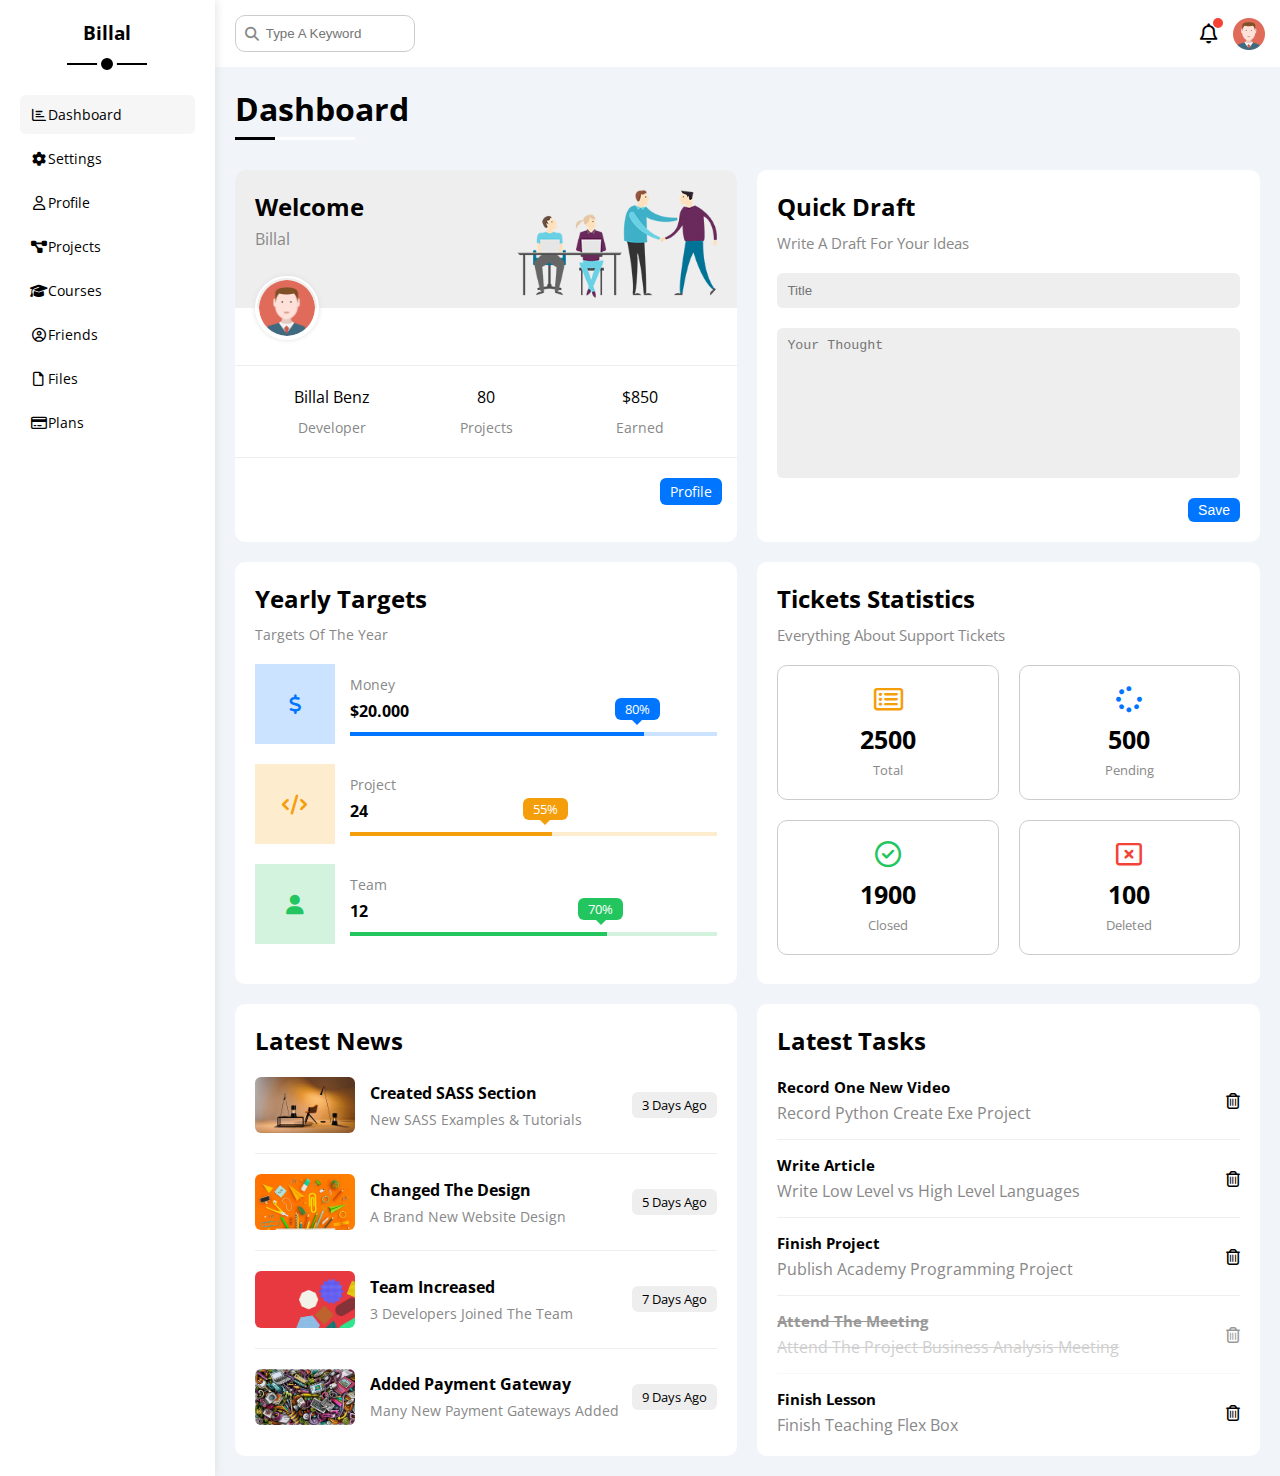
==== index.html @ 5ac6f7df "Dashboard Page - Tasks" ====
<!DOCTYPE html>
<html lang="en">
  <head>
    <meta charset="UTF-8" />
    <meta http-equiv="X-UA-Compatible" content="IE=edge" />
    <meta name="viewport" content="width=device-width, initial-scale=1.0" />
    <title>Dashboard</title>
    <link rel="stylesheet" href="css/all.min.css" />
    <link rel="stylesheet" href="css/framework.css" />
    <link rel="stylesheet" href="css/master.css" />
    <link rel="preconnect" href="https://fonts.googleapis.com" />
    <link rel="preconnect" href="https://fonts.gstatic.com" crossorigin />
    <link
      href="https://fonts.googleapis.com/css2?family=Open+Sans:wght@300;500&display=swap"
      rel="stylesheet"
    />
  </head>
  <body>
    <div class="page d-flex">
      <div class="sidebar bg-white p-20 p-relative">
        <h3 class="p-relative txt-c mt-0">Billal</h3>
        <ul>
          <li>
            <a
              class="active d-flex align-center fs-14 c-black rad-6 p-10"
              href="index.html"
            >
              <i class="fa-regular fa-chart-bar fa-fw"></i>
              <span class="fs-14">Dashboard</span>
            </a>
          </li>
          <li>
            <a
              class="d-flex align-center fs-14 c-black rad-6 p-10"
              href="settings.html"
            >
              <i class="fa-solid fa-gear fa-fw"></i>
              <span>Settings</span>
            </a>
          </li>
          <li>
            <a
              class="d-flex align-center fs-14 c-black rad-6 p-10"
              href="profile.html"
            >
              <i class="fa-regular fa-user fa-fw"></i>
              <span>Profile</span>
            </a>
          </li>
          <li>
            <a
              class="d-flex align-center fs-14 c-black rad-6 p-10"
              href="projects.html"
            >
              <i class="fa-solid fa-diagram-project fa-fw"></i>
              <span>Projects</span>
            </a>
          </li>
          <li>
            <a
              class="d-flex align-center fs-14 c-black rad-6 p-10"
              href="courses.html"
            >
              <i class="fa-solid fa-graduation-cap fa-fw"></i>
              <span>Courses</span>
            </a>
          </li>
          <li>
            <a
              class="d-flex align-center fs-14 c-black rad-6 p-10"
              href="friends.html"
            >
              <i class="fa-regular fa-circle-user fa-fw"></i>
              <span>Friends</span>
            </a>
          </li>
          <li>
            <a
              class="d-flex align-center fs-14 c-black rad-6 p-10"
              href="files.html"
            >
              <i class="fa-regular fa-file fa-fw"></i>
              <span>Files</span>
            </a>
          </li>
          <li>
            <a
              class="d-flex align-center fs-14 c-black rad-6 p-10"
              href="plans.html"
            >
              <i class="fa-regular fa-credit-card fa-fw"></i>
              <span>Plans</span>
            </a>
          </li>
        </ul>
      </div>
      <div class="content w-full">
        <!-- Start Head -->
        <div class="head bg-white p-15 between-flex">
          <div class="search p-relative">
            <input class="p-10" type="search" placeholder="Type A Keyword" />
          </div>
          <div class="icons d-flex align-center">
            <span class="notification p-relative">
              <i class="fa-regular fa-bell fa-lg"></i>
            </span>
            <img src="imgs/avatar.png" alt="user face" />
          </div>
        </div>
        <!-- End Head -->
        <h1 class="p-relative">Dashboard</h1>
        <div class="wrapper d-grid gap-20">
          <!-- Start Welcome Widget -->
          <div class="welcome bg-white rad-10 txt-c-mobile block-mobile">
            <div class="intro p-20 d-flex space-between bg-eee">
              <div>
                <h2 class="m-0">Welcome</h2>
                <p class="c-grey mt-5">Billal</p>
              </div>
              <img src="imgs/welcome.png" alt="welcome" class="hide-mobile" />
            </div>
            <img src="imgs/avatar.png" alt="" class="avatar" />
            <div class="body txt-c d-flex p-20 mt-20 mb-20 block-mobile">
              <div>
                Billal Benz
                <span class="d-block c-grey fs-14 mt-10">Developer</span>
              </div>
              <div>
                80 <span class="d-block c-grey fs-14 mt-10">Projects</span>
              </div>
              <div>
                $850<span class="d-block c-grey fs-14 mt-10">Earned</span>
              </div>
            </div>
            <a
              href="profile.html"
              class="visit d-block fs-14 bg-blue c-white w-fit btn-shape"
              >Profile</a
            >
          </div>
          <!-- End Welcome Widget -->
          <!-- Start Quick Draft Widget -->
          <div class="quick-draft p-20 bg-white rad-10">
            <h2 class="mt-0 mb-10">Quick Draft</h2>
            <p class="mt-0 mb-20 c-grey fs-15">Write A Draft For Your Ideas</p>
            <form>
              <input
                class="d-block mb-20 w-full p-10 b-none bg-eee rad-6"
                type="text"
                placeholder="Title"
              />
              <textarea
                class="d-block mb-20 w-full p-10 b-none bg-eee rad-6"
                placeholder="Your Thought"
              ></textarea>
              <input
                class="save d-block fs-14 bg-blue c-white b-none w-fit btn-shape"
                type="submit"
                value="Save"
              />
            </form>
          </div>
          <!-- End Quick Draft Widget -->
          <!-- Start Targets Widget -->
          <div class="targets p-20 bg-white rad-10">
            <h2 class="mt-0 mb-10">Yearly Targets</h2>
            <p class="mt-0 mb-20 c-grey fs-14">Targets Of The Year</p>
            <div class="target-row mb-20 center-flex blue">
              <div class="icon center-flex">
                <i class="fa-solid fa-dollar-sign fa-lg c-blue"></i>
              </div>
              <div class="details">
                <span class="fs-14 c-grey">Money</span>
                <span class="d-block mt-5 mb-10 fw-bold">$20.000</span>
                <div class="progress p-relative">
                  <span class="bg-blue blue" style="width: 80%">
                    <span class="rad-6 bg-blue">80%</span>
                  </span>
                </div>
              </div>
            </div>
            <div class="target-row mb-20 center-flex orange">
              <div class="icon center-flex">
                <i class="fa-solid fa-code fa-lg c-orange"></i>
              </div>
              <div class="details">
                <span class="fs-14 c-grey">Project</span>
                <span class="d-block mt-5 mb-10 fw-bold">24</span>
                <div class="progress p-relative">
                  <span class="bg-orange orange" style="width: 55%">
                    <span class="rad-6 bg-orange">55%</span>
                  </span>
                </div>
              </div>
            </div>
            <div class="target-row mb-20 center-flex green">
              <div class="icon center-flex">
                <i class="fa-solid fa-user fa-lg c-green"></i>
              </div>
              <div class="details">
                <span class="fs-14 c-grey">Team</span>
                <span class="d-block mt-5 mb-10 fw-bold">12</span>
                <div class="progress p-relative">
                  <span class="bg-green green" style="width: 70%">
                    <span class="bg-green rad-6">70%</span>
                  </span>
                </div>
              </div>
            </div>
          </div>
          <!-- End Target Widget -->
          <!-- Start Ticket Widget -->
          <div class="tickets p-20 bg-white rad-10">
            <h2 class="mt-0 mb-10">Tickets Statistics</h2>
            <p class="mt-0 mb-20 c-grey fs-15">
              Everything About Support Tickets
            </p>
            <div class="d-flex txt-c gap-20 f-wrap">
              <div class="box p-20 rad-10 fs-13 c-grey">
                <i
                  class="fa-regular fa-rectangle-list fa-2x mb-10 c-orange"
                ></i>
                <span class="d-block c-black fw-bold fs-25 mb-5">2500</span>
                Total
              </div>
              <div class="box p-20 rad-10 fs-13 c-grey">
                <i class="fa-solid fa-spinner fa-2x mb-10 c-blue"></i>
                <span class="d-block c-black fw-bold fs-25 mb-5">500</span>
                Pending
              </div>
              <div class="box p-20 rad-10 fs-13 c-grey">
                <i class="fa-regular fa-circle-check fa-2x mb-10 c-green"></i>
                <span class="d-block c-black fw-bold fs-25 mb-5">1900</span>
                Closed
              </div>
              <div class="box p-20 rad-10 fs-13 c-grey">
                <i class="fa-regular fa-rectangle-xmark fa-2x mb-10 c-red"></i>
                <span class="d-block c-black fw-bold fs-25 mb-5">100</span>
                Deleted
              </div>
            </div>
          </div>
          <!-- End Ticket Widget -->
          <!-- Start Latest News -->
          <div class="latest-news p-20 bg-white rad-10 txt-c-mobile">
            <h2 class="mt-0 mb-20">Latest News</h2>
            <div class="news-row d-flex align-center mb-20 pb-20">
              <img class="rad-6 w-100" src="imgs/news-01.png" alt="a picture" />
              <div class="info">
                <h3 class="fs-16">Created SASS Section</h3>
                <p class="m-0 fs-14 c-grey">New SASS Examples & Tutorials</p>
              </div>
              <div class="label btn-shape bg-eee fs-13">3 Days Ago</div>
            </div>
            <div class="news-row d-flex align-center mb-20 pb-20">
              <img class="rad-6 w-100" src="imgs/news-02.png" alt="a picture" />
              <div class="info">
                <h3 class="fs-16">Changed The Design</h3>
                <p class="m-0 fs-14 c-grey">A Brand New Website Design</p>
              </div>
              <div class="label btn-shape bg-eee fs-13">5 Days Ago</div>
            </div>
            <div class="news-row d-flex align-center mb-20 pb-20">
              <img class="rad-6 w-100" src="imgs/news-03.png" alt="a picture" />
              <div class="info">
                <h3 class="fs-16">Team Increased</h3>
                <p class="m-0 fs-14 c-grey">3 Developers Joined The Team</p>
              </div>
              <div class="label btn-shape bg-eee fs-13">7 Days Ago</div>
            </div>
            <div class="news-row d-flex align-center">
              <img class="rad-6 w-100" src="imgs/news-04.png" alt="a picture" />
              <div class="info">
                <h3 class="fs-16">Added Payment Gateway</h3>
                <p class="m-0 fs-14 c-grey">Many New Payment Gateways Added</p>
              </div>
              <div class="label btn-shape bg-eee fs-13">9 Days Ago</div>
            </div>
          </div>
          <!-- End Latest News -->
          <!-- Start Latest Tasks -->
          <div class="latest-tasks p-20 bg-white rad-10 txt-c-mobile">
            <h2 class="mt-0 mb-20">Latest Tasks</h2>
            <div class="task-row between-flex">
              <div class="info">
                <h3 class="mt-0 mb-5 fs-15 ">Record One New Video</h3>
                <p class="m-0 c-grey">Record Python Create Exe Project</p>
              </div>
              <i class="fa-regular fa-trash-can delete"></i>
            </div>
            <div class="task-row between-flex">
              <div class="info">
                <h3 class="mt-0 mb-5 fs-15 ">Write Article</h3>
                <p class="m-0 c-grey">Write Low Level vs High Level Languages</p>
              </div>
              <i class="fa-regular fa-trash-can delete"></i>
            </div>
            <div class="task-row between-flex">
              <div class="info">
                <h3 class="mt-0 mb-5 fs-15 ">Finish Project</h3>
                <p class="m-0 c-grey">Publish Academy Programming Project</p>
              </div>
              <i class="fa-regular fa-trash-can delete"></i>
            </div>
            <div class="task-row between-flex done">
              <div class="info">
                <h3 class="mt-0 mb-5 fs-15 ">Attend The Meeting</h3>
                <p class="m-0 c-grey">Attend The Project Business Analysis Meeting</p>
              </div>
              <i class="fa-regular fa-trash-can delete"></i>
            </div>
            <div class="task-row between-flex">
              <div class="info">
                <h3 class="mt-0 mb-5 fs-15 ">Finish Lesson</h3>
                <p class="m-0 c-grey">Finish Teaching Flex Box</p>
              </div>
              <i class="fa-regular fa-trash-can delete"></i>
            </div>
          </div>
          <!-- End Latest Tasks -->
        </div>
      </div>
    </div>
  </body>
</html>
---- css/framework.css ----
:root {
  --blue-color: #0075ff;
  --blue-alt-color: #0d69d5;
  --orange-color: #f59e0b;
  --green-color: #22c55e;
  --red-color: #f44336;
  --grey-color: #888;
}
/* Start Box */
.d-flex {
  display: flex;
}
.f-wrap {
  flex-wrap: wrap;
}
.align-center {
  align-items: center;
}
.space-between {
  justify-content: space-between;
}
.d-grid {
  display: grid;
}
.gap-20 {
  gap: 20px;
}
.d-block {
  display: block;
}
@media (max-width: 767px) {
  .block-mobile {
    display: block;
  }
  .hide-mobile {
    display: none;
  }
}
/* End Box */
/* Start Padding + Margin */
.p-10 {
  padding: 10px;
}
.p-15 {
  padding: 15px;
}
.p-20 {
  padding: 20px;
}
.pb-20 {
  padding-bottom: 20px;
}
.m-0 {
  margin: 0;
}
.m-20 {
  margin: 20px;
}
.mt-0 {
  margin-top: 0;
}
.mt-5 {
  margin-top: 5px;
}
.mt-10 {
  margin-top: 10px;
}
.mt-20 {
  margin-top: 20px;
}
.mb-5 {
  margin-bottom: 5px;
}
.mb-10 {
  margin-bottom: 10px;
}
.mb-20 {
  margin-bottom: 20px;
}
/* End Padding + Margin */
/* Start Color */
.bg-white {
  background-color: white;
}
.bg-eee {
  background-color: #eee;
}
.bg-blue {
  background-color: var(--blue-color);
}
.bg-orange {
  background-color: var(--orange-color);
}
.bg-green {
  background-color: var(--green-color);
}
.c-white {
  color: white;
}
.c-black {
  color: black;
}
.c-blue {
  color: var(--blue-color);
}
.c-grey {
  color: var(--grey-color);
}
.c-orange {
  color: var(--orange-color);
}
.c-green {
  color: var(--green-color);
}
.c-red {
  color: var(--red-color);
}
/* End Color */
/* Start Position */
.p-relative {
  position: relative;
}
/* End Position */
/* Start Font */
.fw-bold {
  font-weight: bold;
}
.txt-c {
  text-align: center;
}
.fs-13 {
  font-size: 13px;
}
.fs-14 {
  font-size: 14px;
}
.fs-15 {
  font-size: 15px;
}
.fs-16 {
  font-size: 16px;
}
.fs-25 {
  font-size: 25px;
}
@media (max-width: 767px) {
  .txt-c-mobile {
    text-align: center;
  }
}
/* End Font */
/* Start Border */
.b-none {
  border: none;
}
.rad-6 {
  border-radius: 6px;
  -webkit-border-radius: 6px;
  -moz-border-radius: 6px;
  -ms-border-radius: 6px;
  -o-border-radius: 6px;
}
.rad-10 {
  border-radius: 10px;
  -webkit-border-radius: 10px;
  -moz-border-radius: 10px;
  -ms-border-radius: 10px;
  -o-border-radius: 10px;
}
/* End Border */
/* Start Width + Height */
.w-full {
  width: 100%;
}
.w-100 {
  width: 100px;
}
.w-fit {
  width: fit-content;
}
.h-full {
  height: 100%;
}
.h-100 {
  height: 100px;
}
/* End Width + Height */
/* Start Components */
.center-flex {
  display: flex;
  align-items: center;
  justify-content: center;
}
.between-flex {
  display: flex;
  align-items: center;
  justify-content: space-between;
}
.btn-shape {
  padding: 4px 10px;
  border-radius: 6px;
  -webkit-border-radius: 6px;
  -moz-border-radius: 6px;
  -ms-border-radius: 6px;
  -o-border-radius: 6px;
}
/* End Components */
---- css/master.css ----
:root {
  --blue-color: #0075ff;
  --blue-alt-color: #0d69d5;
  --orange-color: #f59e0b;
  --green-color: #22c55e;
  --red-color: #f44336;
  --grey-color: #888;
}
* {
  box-sizing: border-box;
}
body {
  font-family: "open sans", sans-serif;
  margin: 0;
}
*:focus {
  outline: none;
}
a {
  text-decoration: none;
}
ul {
  list-style: none;
  padding: 0;
}
::-webkit-scrollbar {
  width: 10px;
}
::-webkit-scrollbar-track {
  background-color: white;
}
::-webkit-scrollbar-thumb {
  background-color: var(--blue-color);
}
::-webkit-scrollbar-thumb:hover {
  background-color: var(--blue-alt-color);
}
.page {
  background-color: #f1f5f9;
  min-height: 100vh;
}
/* Start Sidebar */
.sidebar {
  width: 250px;
  box-shadow: 0 0 10px #ddd;
}
.sidebar > h3 {
  margin-bottom: 50px;
}
.sidebar > h3::before,
.sidebar > h3::after {
  content: "";
  background-color: black;
  position: absolute;
  left: 50%;
  transform: translateX(-50%);
  -webkit-transform: translateX(-50%);
  -moz-transform: translateX(-50%);
  -ms-transform: translateX(-50%);
  -o-transform: translateX(-50%);
}
.sidebar > h3::before {
  width: 80px;
  height: 2px;
  bottom: -20px;
}
.sidebar > h3::after {
  width: 12px;
  height: 12px;
  bottom: -29px;
  border: 4px solid white;
  border-radius: 50%;
  -webkit-border-radius: 50%;
  -moz-border-radius: 50%;
  -ms-border-radius: 50%;
  -o-border-radius: 50%;
}
.sidebar ul li a {
  margin-bottom: 5px;
  transition: 0.3s;
  -webkit-transition: 0.3s;
  -moz-transition: 0.3s;
  -ms-transition: 0.3s;
  -o-transition: 0.3s;
}
.sidebar ul li a:hover,
.sidebar ul li a.active {
  background-color: #f6f6f6;
}
@media (max-width: 767px) {
  .sidebar {
    width: 58px;
    padding: 10px;
  }
  .sidebar > h3 {
    font-size: 13px;
    margin-bottom: 15px;
  }
  .sidebar > h3::before,
  .sidebar > h3::after {
    display: none;
  }
  .sidebar ul li a span {
    display: none;
  }
}
/* @media (max-width: 767px) {
  .hide-mobile {
    display: none;
  }
} */
/* End Sidebar */
/* Start Content */
.content {
  overflow: hidden;
}
.content .head .search::before {
  /*
  font-family: "Font Awesome 6 Free";
  it is the same thing
  */
  font-family: var(--fa-style-family-classic);
  font-family: var(--fa-style-family-classic);
  content: "\f002";
  font-weight: 900;
  position: absolute;
  left: 15px;
  top: 50%;
  font-size: 14px;
  color: var(--grey-color);
  transform: translateY(-50%);
  -webkit-transform: translateY(-50%);
  -moz-transform: translateY(-50%);
  -ms-transform: translateY(-50%);
  -o-transform: translateY(-50%);
}
.content .head .search input {
  border: 1px solid #ccc;
  margin-left: 5px;
  padding-left: 30px;
  width: 180px;
  border-radius: 10px;
  transition: width 0.3s;
  -webkit-border-radius: 10px;
  -moz-border-radius: 10px;
  -ms-border-radius: 10px;
  -o-border-radius: 10px;
  -webkit-transition: width 0.3s;
  -moz-transition: width 0.3s;
  -ms-transition: width 0.3s;
  -o-transition: width 0.3s;
}
.content .head .search input:focus {
  /* outline-color: red; it will not work because we do above (outline: none;)*/
  width: 210px;
}
.content .head .search input:focus::placeholder {
  /* opacity: 0; */
  color: transparent;
}
.content .head .icons .notification::before {
  content: "";
  position: absolute;
  width: 10px;
  height: 10px;
  top: -5px;
  right: -5px;
  background-color: var(--red-color);
  border-radius: 50%;
  -webkit-border-radius: 50%;
  -moz-border-radius: 50%;
  -ms-border-radius: 50%;
  -o-border-radius: 50%;
}
.content .head .icons img {
  width: 32px;
  height: 32px;
  margin-left: 15px;
}
.page h1 {
  margin: 20px 20px 40px;
}
.page h1::before,
.page h1::after {
  content: "";
  height: 3px;
  position: absolute;
  bottom: -10px;
  left: 0;
}
.page h1::before {
  background-color: white;
  width: 120px;
}
.page h1::after {
  background-color: black;
  width: 40px;
}
.wrapper {
  grid-template-columns: repeat(auto-fill, minmax(450px, 1fr));
  margin-left: 20px;
  margin-right: 20px;
  margin-bottom: 20px;
}
@media (max-width: 767px) {
  .wrapper {
    grid-template-columns: minmax(200px, 1fr);
    margin-left: 10px;
    margin-right: 10px;
    gap: 10px;
  }
}
/* End Content */
/* Start Welcome Widget */
.welcome {
  overflow: hidden;
}
.welcome .intro img {
  width: 200px;
  margin-bottom: -10px;
}
.welcome .avatar {
  width: 64px;
  height: 64px;
  padding: 2px;
  margin-left: 20px;
  margin-top: -32px;
  border: 2px solid white;
  border-radius: 50%;
  box-shadow: 0 0 5px #ddd;
  -webkit-border-radius: 50%;
  -moz-border-radius: 50%;
  -ms-border-radius: 50%;
  -o-border-radius: 50%;
}
.welcome .body {
  border-top: 1px solid #eee;
  border-bottom: 1px solid #eee;
}
.welcome .body > div {
  flex: 1;
}
.welcome .visit {
  margin: 0 15px 15px auto;
  transition: 0.3s;
  -webkit-transition: 0.3s;
  -moz-transition: 0.3s;
  -ms-transition: 0.3s;
  -o-transition: 0.3s;
}
.welcome .visit:hover {
  background-color: var(--blue-alt-color);
}
@media (max-width: 767px) {
  .welcome .intro {
    padding-bottom: 30px;
  }
  .welcome .avatar {
    margin-left: 0;
  }
  .welcome .body > div:not(:last-child) {
    margin-bottom: 20px;
  }
}
/* End Welcome Widget */
/* Start Quick Draft Widget */
.quick-draft textarea {
  resize: none;
  min-height: 150px;
}
.quick-draft .save {
  margin-left: auto;
  cursor: pointer;
  transition: 0.3s;
  -webkit-transition: 0.3s;
  -moz-transition: 0.3s;
  -ms-transition: 0.3s;
  -o-transition: 0.3s;
}
.quick-draft .save:hover {
  background-color: var(--blue-alt-color);
}
/* End Quick Draft Widget */
/* Start Target */
.targets .target-row .icon {
  width: 80px;
  height: 80px;
  margin-right: 15px;
}
.targets .details {
  flex: 1;
}
.targets .details .progress {
  height: 4px;
}
.targets .details .progress > span {
  position: absolute;
  left: 0;
  top: 0;
  height: 100%;
}
.targets .details .progress > span span {
  position: absolute;
  bottom: 16px;
  right: -16px;
  color: white;
  padding: 2px 10px;
  font-size: 13px;
}
.targets .details .progress > span span::after {
  content: "";
  border-color: transparent;
  border-width: 5px;
  border-style: solid;
  position: absolute;
  bottom: -10px;
  left: 50%;
  transform: translateX(-50%);
  -webkit-transform: translateX(-50%);
  -moz-transform: translateX(-50%);
  -ms-transform: translateX(-50%);
  -o-transform: translateX(-50%);
}
.targets .details .progress > .blue span::after {
  border-top-color: var(--blue-color);
}
.targets .details .progress > .orange span::after {
  border-top-color: var(--orange-color);
}
.targets .details .progress > .green span::after {
  border-top-color: var(--green-color);
}
.blue .icon,
.blue .progress {
  background-color: rgb(0 117 255 / 20%);
}
.orange .icon,
.orange .progress {
  background-color: rgb(245 158 11 / 20%);
}
.green .icon,
.green .progress {
  background-color: rgb(34 197 94 / 20%);
}
/* End Target */
/* Start Tickets */
.tickets .box {
  border: 1px solid #ccc;
  width: calc(50% - 10px);
}
@media (max-width: 767px) {
  .tickets .box {
    width: 100%;
  }
}
/* End Tickets */
/* Start Latest News */
.latest-news .news-row:not(:last-of-type){
  border-bottom: 1px solid #eee;
}
.latest-news .news-row img {
  margin-right: 15px;
}
.latest-news .info {
  flex-grow: 1;
}
.latest-news .info h3 {
  margin: 0 0 6px;
}
@media (max-width: 600px) {
  .latest-news .news-row {
    display: block;
  }
  .latest-news .info h3 {
    margin-top: 10px;
    font-size: 15px;
  }
  .latest-news .info p {
    font-size: 11px;
  }
  .latest-news .news-row .label {
    font-size: 11px;
    margin: 15px auto;
    width: fit-content;
  }
}
/* End Latest News */
/* Start Latest Tasks */
.latest-tasks .task-row:not(:last-of-type) {
  margin-bottom: 15px;
  padding-bottom: 15px;
  border-bottom: 1px solid #eee;
}
.latest-tasks .task-row .info {
  flex-grow: 1;
}
.latest-tasks .done {
  opacity: 0.4;
}
.latest-tasks .done h3,
.latest-tasks .done p {
  text-decoration: line-through;
}
.latest-tasks .task-row .delete {
  cursor: pointer;
  transition: 0.3s;
  -webkit-transition: 0.3s;
  -moz-transition: 0.3s;
  -ms-transition: 0.3s;
  -o-transition: 0.3s;
}
.latest-tasks .task-row .delete:hover {
  color: var(--red-color);
}

/* End Latest Tasks */
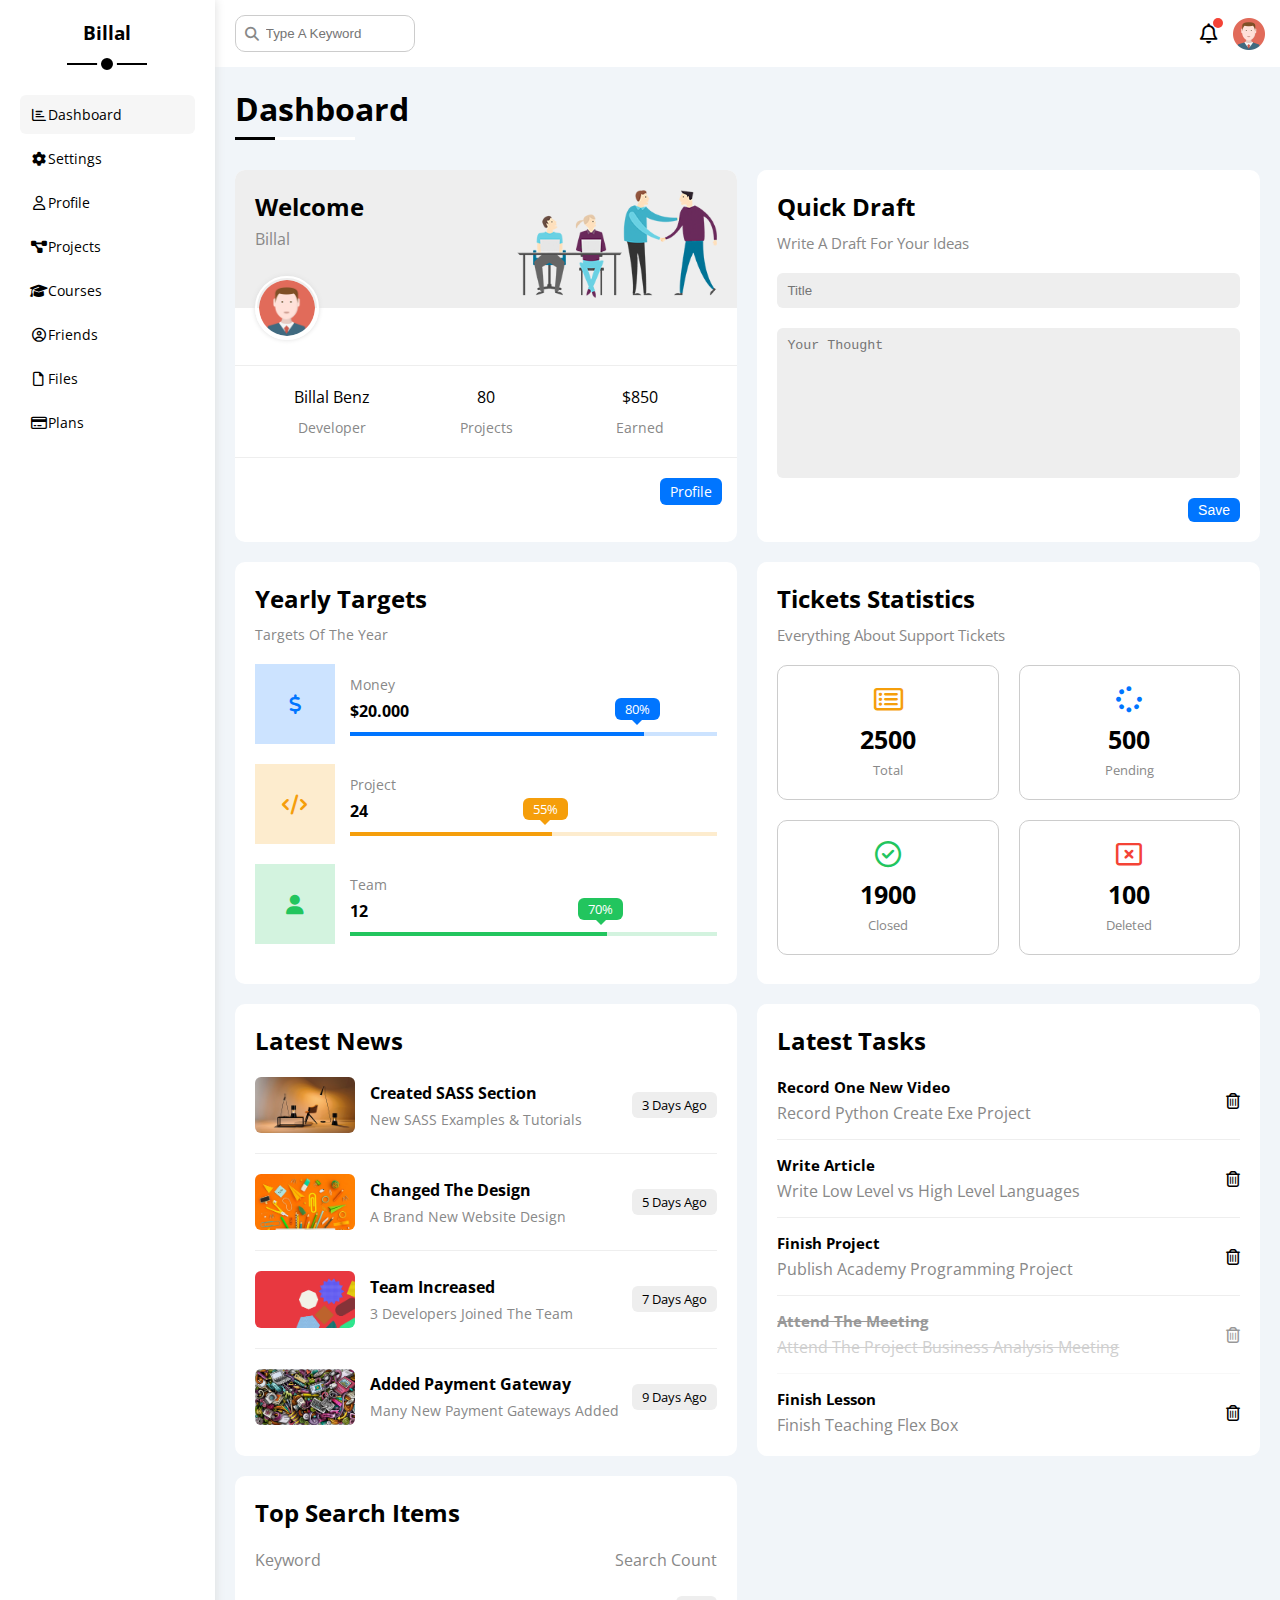
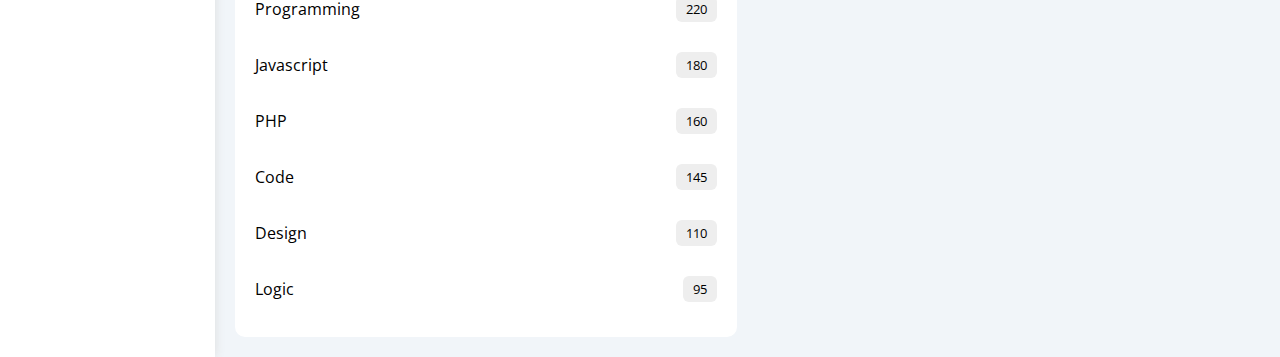
==== commit b5959519: "Dashboard Page - Top Search" ====
--- a/index.html
+++ b/index.html
@@ -318,6 +318,39 @@
             </div>
           </div>
           <!-- End Latest Tasks -->
+          <!-- Start Top Search Items -->
+          <div class="search-items p-20 bg-white rad-10 txt-c-mobile">
+            <h2 class="mt-0 mb-20">Top Search Items</h2>
+            <div class="items-head d-flex space-between c-grey mb-10">
+              <div>Keyword</div>
+              <div>Search Count</div>
+            </div>
+            <div class="items between-flex pt-15 pb-15">
+              <span>Programming</span>
+              <span class="btn-shape bg-eee fs-13">220</span>
+            </div>
+            <div class="items between-flex pt-15 pb-15">
+              <span>Javascript</span>
+              <span class="btn-shape bg-eee fs-13">180</span>
+            </div>
+            <div class="items between-flex pt-15 pb-15">
+              <span>PHP</span>
+              <span class="btn-shape bg-eee fs-13">160</span>
+            </div>
+            <div class="items between-flex pt-15 pb-15">
+              <span>Code</span>
+              <span class="btn-shape bg-eee fs-13">145</span>
+            </div>
+            <div class="items between-flex pt-15 pb-15">
+              <span>Design</span>
+              <span class="btn-shape bg-eee fs-13">110</span>
+            </div>
+            <div class="items between-flex pt-15 pb-15">
+              <span>Logic</span>
+              <span class="btn-shape bg-eee fs-13">95</span>
+            </div>
+          </div>
+          <!-- End Top Search Items -->
         </div>
       </div>
     </div>
--- a/css/framework.css
+++ b/css/framework.css
@@ -47,6 +47,12 @@
 .p-20 {
   padding: 20px;
 }
+.pt-15 {
+  padding-top: 15px;
+}
+.pb-15 {
+  padding-bottom: 15px;
+}
 .pb-20 {
   padding-bottom: 20px;
 }
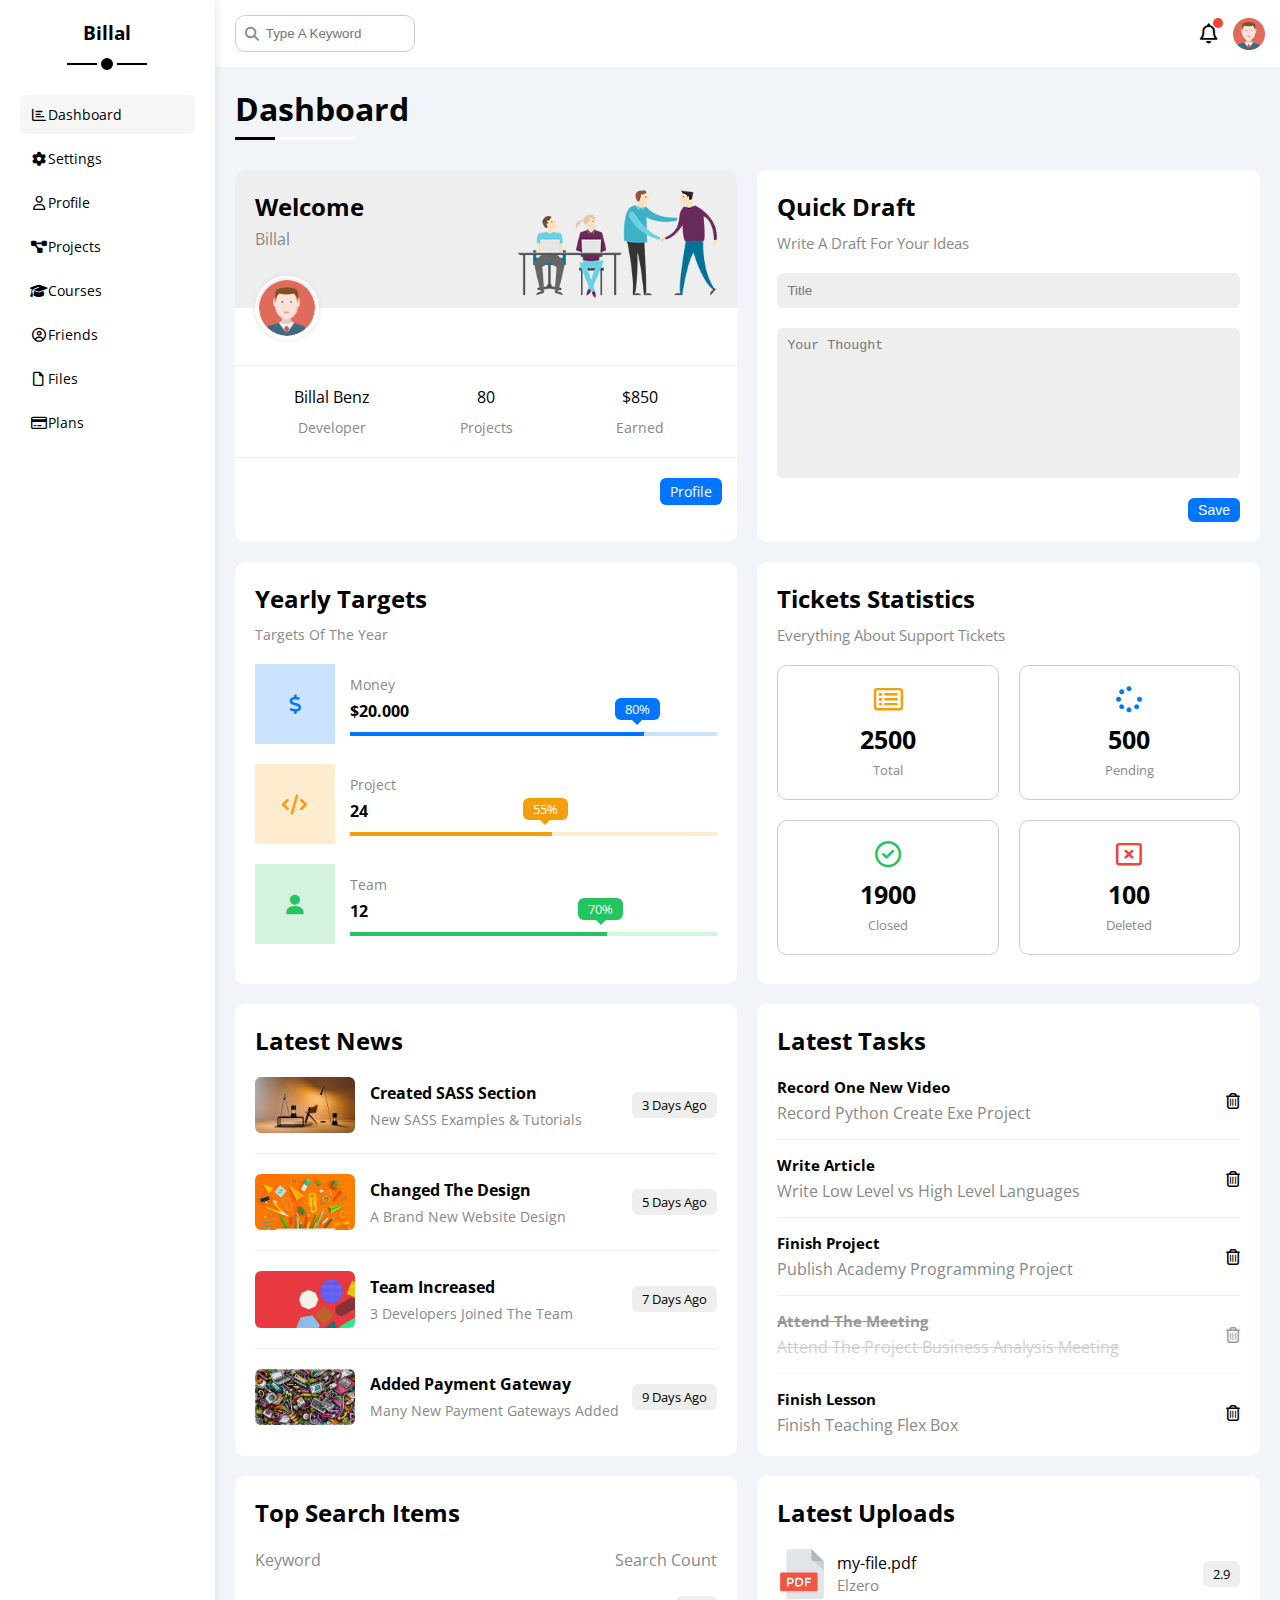
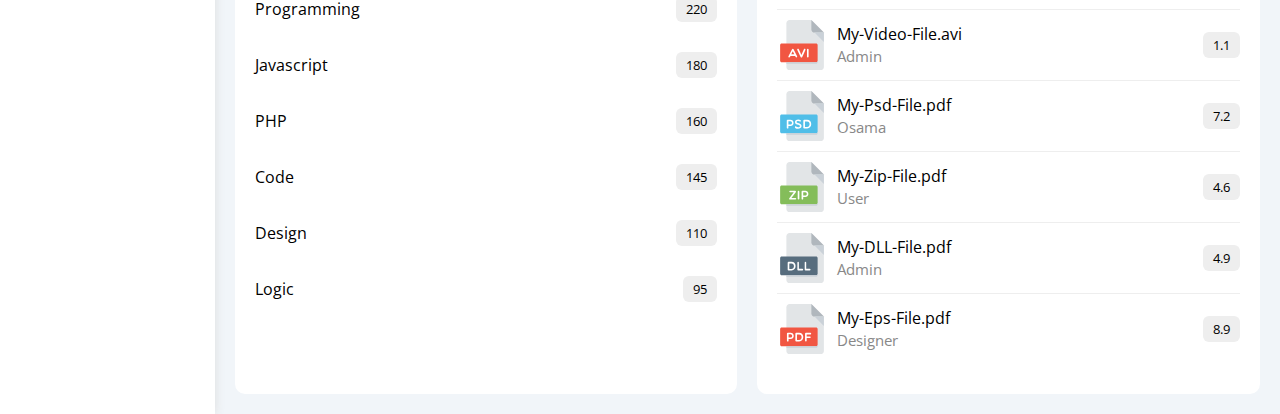
==== commit 3ba69a54: "Dashboard Page - Latest Uploads" ====
--- a/index.html
+++ b/index.html
@@ -283,35 +283,39 @@
             <h2 class="mt-0 mb-20">Latest Tasks</h2>
             <div class="task-row between-flex">
               <div class="info">
-                <h3 class="mt-0 mb-5 fs-15 ">Record One New Video</h3>
+                <h3 class="mt-0 mb-5 fs-15">Record One New Video</h3>
                 <p class="m-0 c-grey">Record Python Create Exe Project</p>
               </div>
               <i class="fa-regular fa-trash-can delete"></i>
             </div>
             <div class="task-row between-flex">
               <div class="info">
-                <h3 class="mt-0 mb-5 fs-15 ">Write Article</h3>
-                <p class="m-0 c-grey">Write Low Level vs High Level Languages</p>
+                <h3 class="mt-0 mb-5 fs-15">Write Article</h3>
+                <p class="m-0 c-grey">
+                  Write Low Level vs High Level Languages
+                </p>
               </div>
               <i class="fa-regular fa-trash-can delete"></i>
             </div>
             <div class="task-row between-flex">
               <div class="info">
-                <h3 class="mt-0 mb-5 fs-15 ">Finish Project</h3>
+                <h3 class="mt-0 mb-5 fs-15">Finish Project</h3>
                 <p class="m-0 c-grey">Publish Academy Programming Project</p>
               </div>
               <i class="fa-regular fa-trash-can delete"></i>
             </div>
             <div class="task-row between-flex done">
               <div class="info">
-                <h3 class="mt-0 mb-5 fs-15 ">Attend The Meeting</h3>
-                <p class="m-0 c-grey">Attend The Project Business Analysis Meeting</p>
+                <h3 class="mt-0 mb-5 fs-15">Attend The Meeting</h3>
+                <p class="m-0 c-grey">
+                  Attend The Project Business Analysis Meeting
+                </p>
               </div>
               <i class="fa-regular fa-trash-can delete"></i>
             </div>
             <div class="task-row between-flex">
               <div class="info">
-                <h3 class="mt-0 mb-5 fs-15 ">Finish Lesson</h3>
+                <h3 class="mt-0 mb-5 fs-15">Finish Lesson</h3>
                 <p class="m-0 c-grey">Finish Teaching Flex Box</p>
               </div>
               <i class="fa-regular fa-trash-can delete"></i>
@@ -351,6 +355,73 @@
             </div>
           </div>
           <!-- End Top Search Items -->
+          <!-- Start Latest Uploads -->
+          <div class="latest-uploads p-20 bg-white rad-10 txt-c-mobile">
+            <h2 class="mt-0 mb-20">Latest Uploads</h2>
+            <ul class="m-0">
+              <li class="between-flex pb-10 mb-10">
+                <div class="d-flex align-center">
+                  <img class="mr-10" src="imgs/pdf.svg" alt="img" />
+                  <div>
+                    <span class="d-block">my-file.pdf</span>
+                    <span class="fs-15 c-grey">Elzero</span>
+                  </div>
+                </div>
+                <div class="btn-shape bg-eee fs-13">2.9</div>
+              </li>
+              <li class="between-flex pb-10 mb-10">
+                <div class="d-flex align-center">
+                  <img class="mr-10" src="imgs/avi.svg" alt="img" />
+                  <div>
+                    <span class="d-block">My-Video-File.avi</span>
+                    <span class="fs-15 c-grey">Admin</span>
+                  </div>
+                </div>
+                <div class="btn-shape bg-eee fs-13">1.1</div>
+              </li>
+              <li class="between-flex pb-10 mb-10">
+                <div class="d-flex align-center">
+                  <img class="mr-10" src="imgs/psd.svg" alt="img" />
+                  <div>
+                    <span class="d-block">My-Psd-File.pdf</span>
+                    <span class="fs-15 c-grey">Osama</span>
+                  </div>
+                </div>
+                <div class="btn-shape bg-eee fs-13">7.2</div>
+              </li>
+              <li class="between-flex pb-10 mb-10">
+                <div class="d-flex align-center">
+                  <img class="mr-10" src="imgs/zip.svg" alt="img" />
+                  <div>
+                    <span class="d-block">My-Zip-File.pdf</span>
+                    <span class="fs-15 c-grey">User</span>
+                  </div>
+                </div>
+                <div class="btn-shape bg-eee fs-13">4.6</div>
+              </li>
+              <li class="between-flex pb-10 mb-10">
+                <div class="d-flex align-center">
+                  <img class="mr-10" src="imgs/dll.svg" alt="img" />
+                  <div>
+                    <span class="d-block">My-DLL-File.pdf</span>
+                    <span class="fs-15 c-grey">Admin</span>
+                  </div>
+                </div>
+                <div class="btn-shape bg-eee fs-13">4.9</div>
+              </li>
+              <li class="between-flex pb-10 mb-10">
+                <div class="d-flex align-center">
+                  <img class="mr-10" src="imgs/pdf.svg" alt="img" />
+                  <div>
+                    <span class="d-block">My-Eps-File.pdf</span>
+                    <span class="fs-15 c-grey">Designer</span>
+                  </div>
+                </div>
+                <div class="btn-shape bg-eee fs-13">8.9</div>
+              </li>
+            </ul>
+          </div>
+          <!-- End Latest Uploads -->
         </div>
       </div>
     </div>
--- a/css/framework.css
+++ b/css/framework.css
@@ -50,6 +50,9 @@
 .pt-15 {
   padding-top: 15px;
 }
+.pb-10 {
+  padding-bottom: 10px;
+}
 .pb-15 {
   padding-bottom: 15px;
 }
@@ -73,6 +76,9 @@
 }
 .mt-20 {
   margin-top: 20px;
+}
+.mr-10 {
+  margin-right: 10px;
 }
 .mb-5 {
   margin-bottom: 5px;
--- a/css/master.css
+++ b/css/master.css
@@ -412,5 +412,13 @@
 .latest-tasks .task-row .delete:hover {
   color: var(--red-color);
 }
-
-/* End Latest Tasks */+/* End Latest Tasks */
+/* Start Latest Uploads */
+.latest-uploads ul li:not(:last-child) {
+  border-bottom: 1px solid #eee;
+}
+.latest-uploads ul li img {
+  width: 50px;
+  height: 50px;
+}
+/* End Latest Uploads */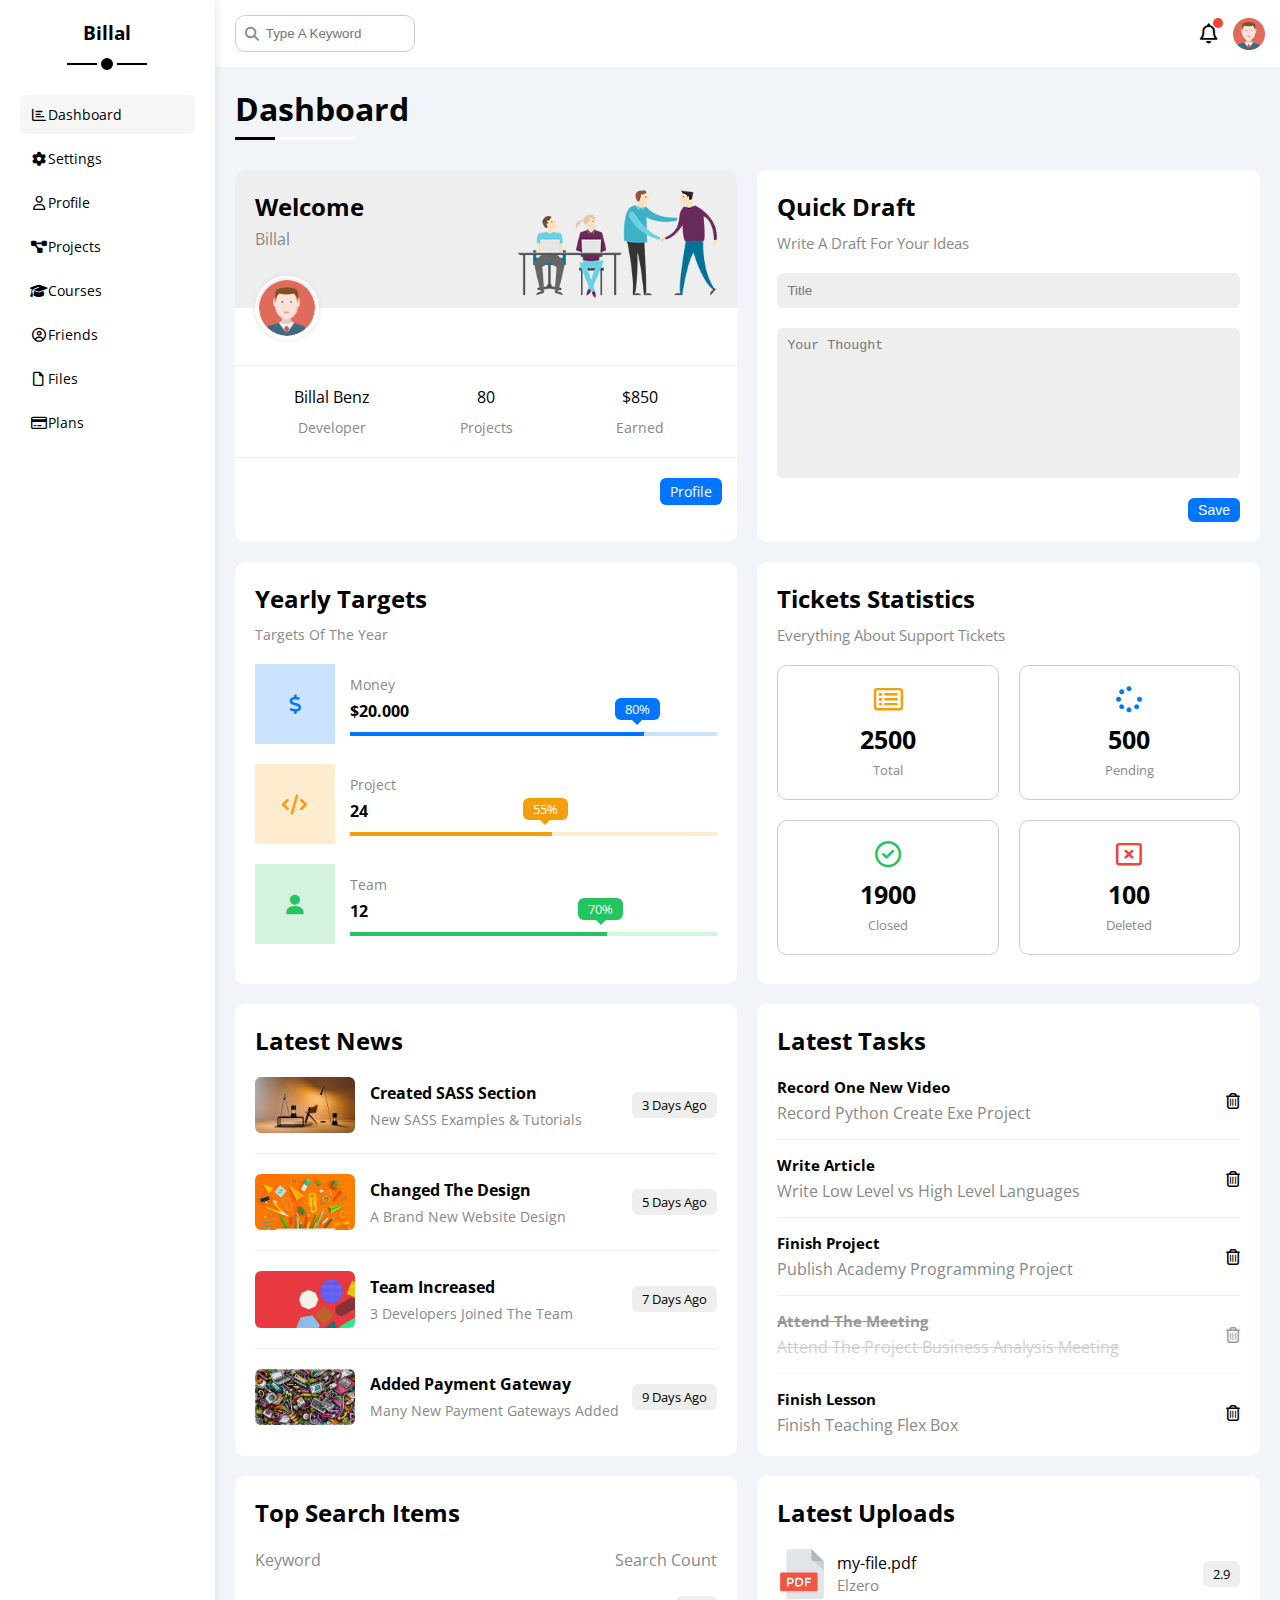
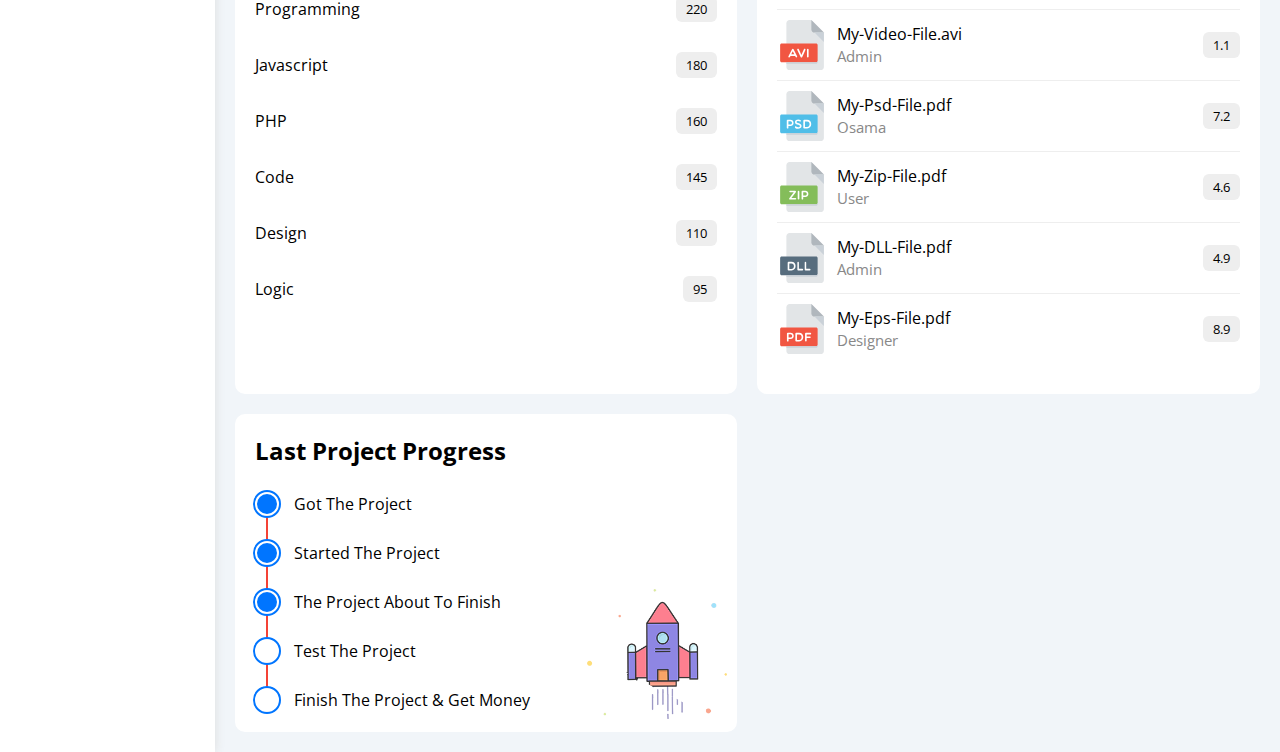
==== commit c663fd05: "Dashboard Page - Current Project" ====
--- a/index.html
+++ b/index.html
@@ -422,6 +422,27 @@
             </ul>
           </div>
           <!-- End Latest Uploads -->
+          <!-- Start Last Project Progress Widget -->
+          <div
+            class="last-project p-20 bg-white rad-10 p-relative txt-c-mobile"
+          >
+            <h2 class="mt-0 mb-20">Last Project Progress</h2>
+            <ul class="m-0 p-relative">
+              <li class="mt-25 d-flex align-center done">Got The Project</li>
+              <li class="mt-25 d-flex align-center done">
+                Started The Project
+              </li>
+              <li class="mt-25 d-flex align-center done">
+                The Project About To Finish
+              </li>
+              <li class="mt-25 d-flex align-center current">Test The Project</li>
+              <li class="mt-25 d-flex align-center">
+                Finish The Project & Get Money
+              </li>
+            </ul>
+            <img class="launch-icon hide-mobile" src="imgs/project.png" alt="img">
+          </div>
+          <!-- End Last Project Progress Widget -->
         </div>
       </div>
     </div>
--- a/css/framework.css
+++ b/css/framework.css
@@ -77,6 +77,9 @@
 .mt-20 {
   margin-top: 20px;
 }
+.mt-25 {
+  margin-top: 25px;
+}
 .mr-10 {
   margin-right: 10px;
 }
--- a/css/master.css
+++ b/css/master.css
@@ -421,4 +421,54 @@
   width: 50px;
   height: 50px;
 }
-/* End Latest Uploads */+/* End Latest Uploads */
+/* Start Last Project Progress Widget */
+.last-project ul::before {
+  content: "";
+  position: absolute;
+  background-color: var(--red-color);
+  left: 11px;
+  width: 2px;
+  height: 100%;
+}
+.last-project ul li::before {
+  content: "";
+  background-color: white;
+  width: 20px;
+  height: 20px;
+  display: block;
+  margin-right: 15px;
+  z-index: 1;
+  outline: 2px solid var(--blue-color);
+  border: 2px solid white;
+  border-radius: 50%;
+  -webkit-border-radius: 50%;
+  -moz-border-radius: 50%;
+  -ms-border-radius: 50%;
+  -o-border-radius: 50%;
+}
+.last-project ul li.done::before {
+  background-color: var(--blue-color);
+}
+.last-project ul li.current::before {
+  animation: change-color 0.8s infinite alternate;
+  -webkit-animation: change-color 0.8s infinite alternate;
+}
+.last-project .launch-icon {
+  position: absolute;
+  width: 140px;
+  right: 10px;
+  bottom: 10px;
+  opacity: 0.8;
+}
+/* End Last Project Progress Widget */
+/* Start Animation */
+@keyframes change-color {
+  from {
+    background-color: var(--blue-color);
+  }
+  to {
+    background-color: white;
+  }
+}
+/* End Animation */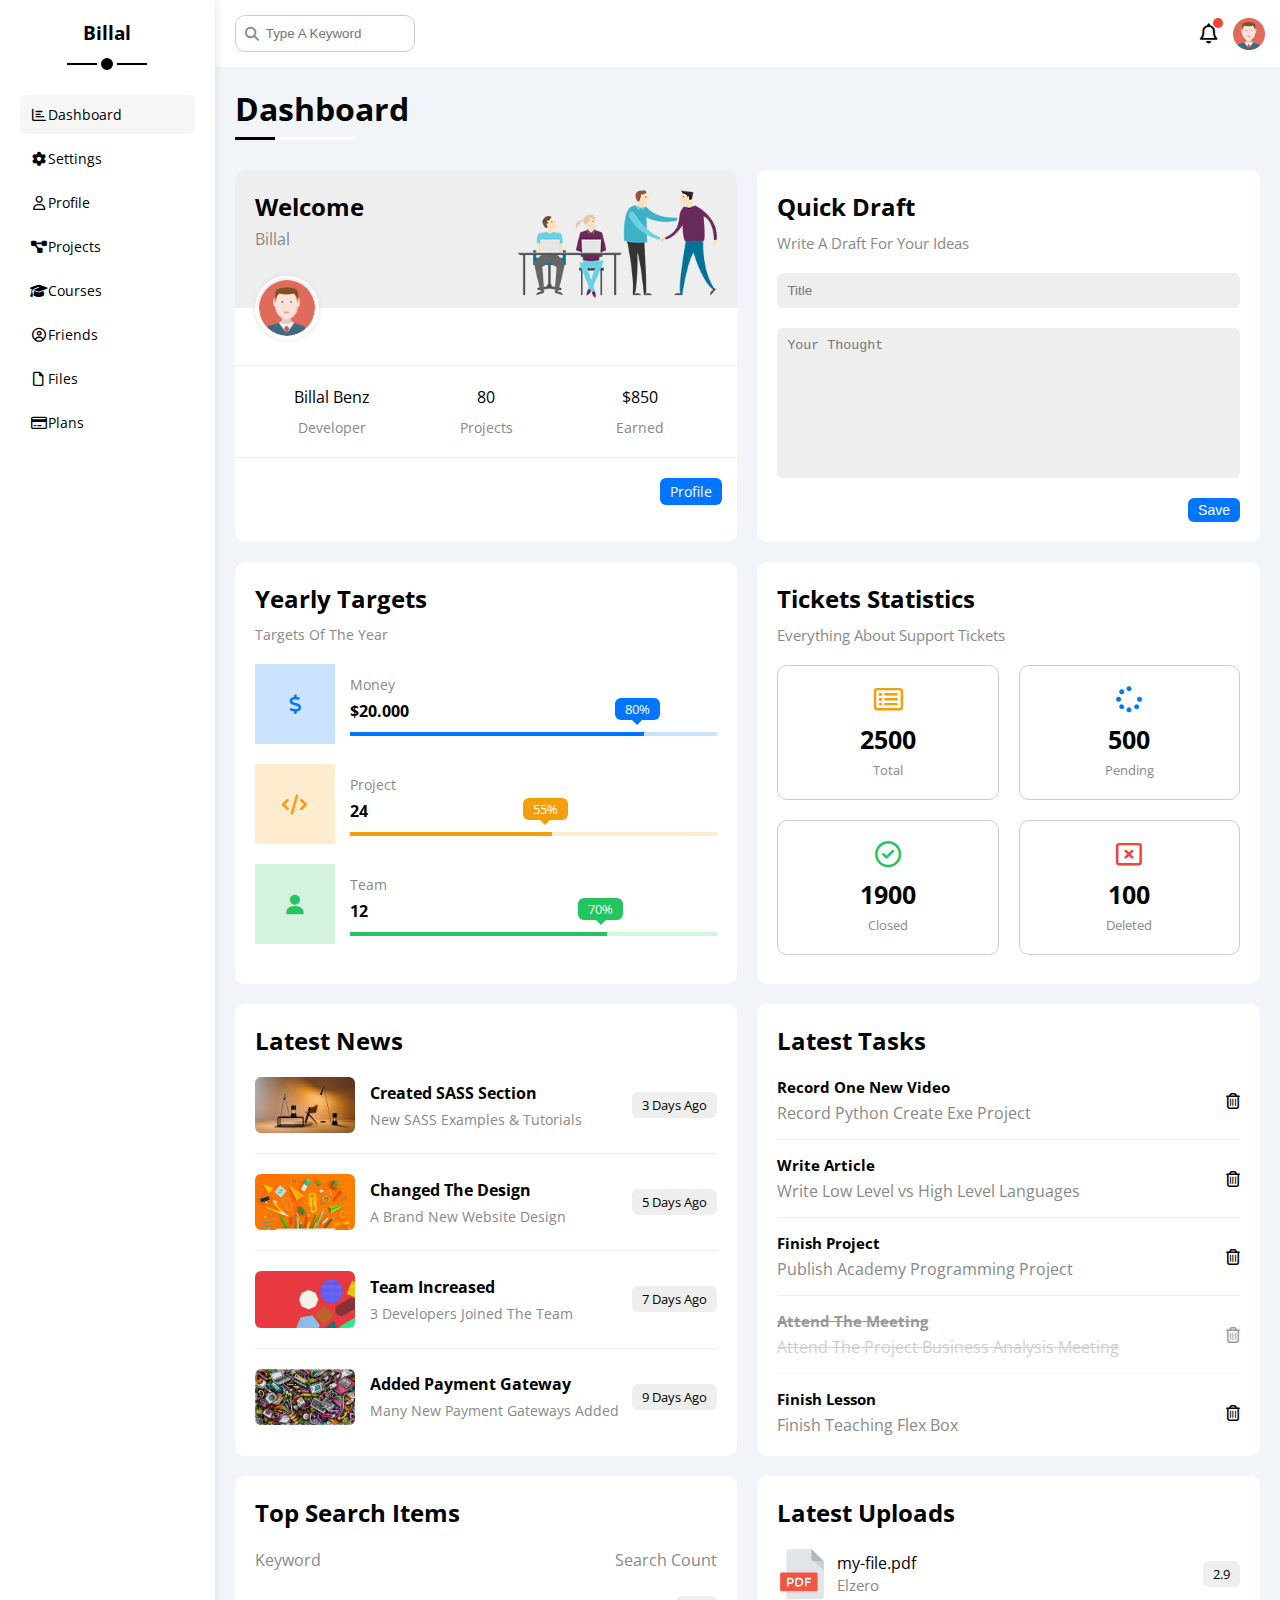
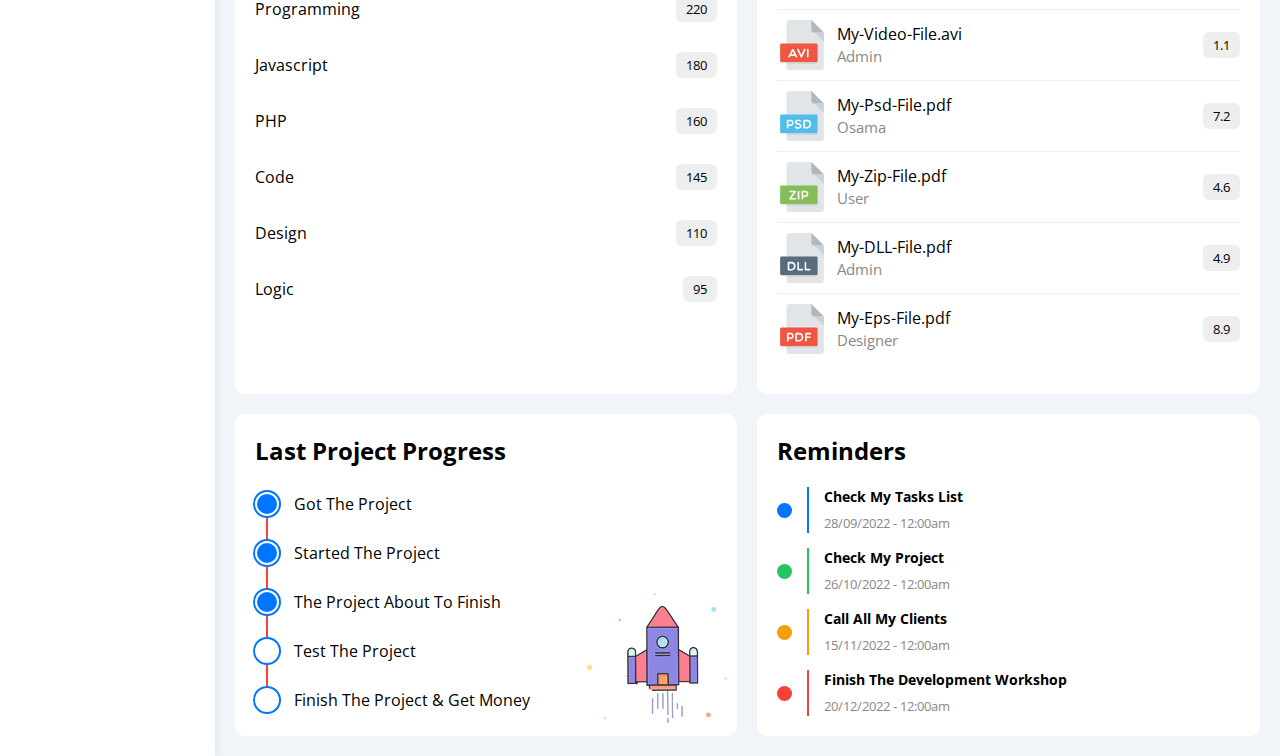
==== commit e4adccae: "Dashboard Page - Reminders" ====
--- a/index.html
+++ b/index.html
@@ -435,14 +435,55 @@
               <li class="mt-25 d-flex align-center done">
                 The Project About To Finish
               </li>
-              <li class="mt-25 d-flex align-center current">Test The Project</li>
+              <li class="mt-25 d-flex align-center current">
+                Test The Project
+              </li>
               <li class="mt-25 d-flex align-center">
                 Finish The Project & Get Money
               </li>
             </ul>
-            <img class="launch-icon hide-mobile" src="imgs/project.png" alt="img">
+            <img
+              class="launch-icon hide-mobile"
+              src="imgs/project.png"
+              alt="img"
+            />
           </div>
           <!-- End Last Project Progress Widget -->
+          <!-- Start Reminders Widget -->
+          <div class="reminders p-20 bg-white rad-10 p-relative txt-c-mobile">
+            <h2 class="mt-0 mb-20">Reminders</h2>
+            <ul class="m-0">
+              <li class="d-flex align-center mt-15">
+                <span class="key bg-blue mr-15 d-block rad-half"></span>
+                <div class="pl-15 blue">
+                  <p class="fs-14 fw-bold mt-0 mb-5">Check My Tasks List</p>
+                  <span class="fs-13 c-grey">28/09/2022 - 12:00am</span>
+                </div>
+              </li>
+              <li class="d-flex align-center mt-15">
+                <span class="key bg-green mr-15 d-block rad-half"></span>
+                <div class="pl-15 green">
+                  <p class="fs-14 fw-bold mt-0 mb-5">Check My Project</p>
+                  <span class="fs-13 c-grey">26/10/2022 - 12:00am</span>
+                </div>
+              </li>
+              <li class="d-flex align-center mt-15">
+                <span class="key bg-orange mr-15 d-block rad-half"></span>
+                <div class="pl-15 orange">
+                  <p class="fs-14 fw-bold mt-0 mb-5">Call All My Clients</p>
+                  <span class="fs-13 c-grey">15/11/2022 - 12:00am</span>
+                </div>
+              </li>
+              <li class="d-flex align-center mt-15">
+                <span class="key bg-red mr-15 d-block rad-half"></span>
+                <div class="pl-15 red">
+                  <p class="fs-14 fw-bold mt-0 mb-5">Finish The Development Workshop</p>
+                  <span class="fs-13 c-grey">20/12/2022 - 12:00am</span>
+                </div>
+              </li>
+            </ul>
+          </div>
+          <!-- End Reminders widget -->
         </div>
       </div>
     </div>
--- a/css/framework.css
+++ b/css/framework.css
@@ -59,6 +59,9 @@
 .pb-20 {
   padding-bottom: 20px;
 }
+.pl-15 {
+  padding-left: 15px;
+}
 .m-0 {
   margin: 0;
 }
@@ -74,6 +77,9 @@
 .mt-10 {
   margin-top: 10px;
 }
+.mt-15 {
+  margin-top: 15px;
+}
 .mt-20 {
   margin-top: 20px;
 }
@@ -82,6 +88,9 @@
 }
 .mr-10 {
   margin-right: 10px;
+}
+.mr-15 {
+  margin-right: 15px;
 }
 .mb-5 {
   margin-bottom: 5px;
@@ -109,6 +118,9 @@
 .bg-green {
   background-color: var(--green-color);
 }
+.bg-red {
+  background-color: var(--red-color);
+}
 .c-white {
   color: white;
 }
@@ -167,6 +179,13 @@
 /* Start Border */
 .b-none {
   border: none;
+}
+.rad-half {
+  border-radius: 50%;
+  -webkit-border-radius: 50%;
+  -moz-border-radius: 50%;
+  -ms-border-radius: 50%;
+  -o-border-radius: 50%;
 }
 .rad-6 {
   border-radius: 6px;
--- a/css/master.css
+++ b/css/master.css
@@ -462,6 +462,24 @@
   opacity: 0.8;
 }
 /* End Last Project Progress Widget */
+/* Start Reminders widget */
+.reminders ul li .key {
+  width: 15px;
+  height: 15px;
+}
+.reminders ul li > .blue {
+  border-left: 2px solid var(--blue-color);
+}
+.reminders ul li > .green {
+  border-left: 2px solid var(--green-color);
+}
+.reminders ul li > .orange {
+  border-left: 2px solid var(--orange-color);
+}
+.reminders ul li > .red {
+  border-left: 2px solid var(--red-color);
+}
+/* End Reminders widget */
 /* Start Animation */
 @keyframes change-color {
   from {
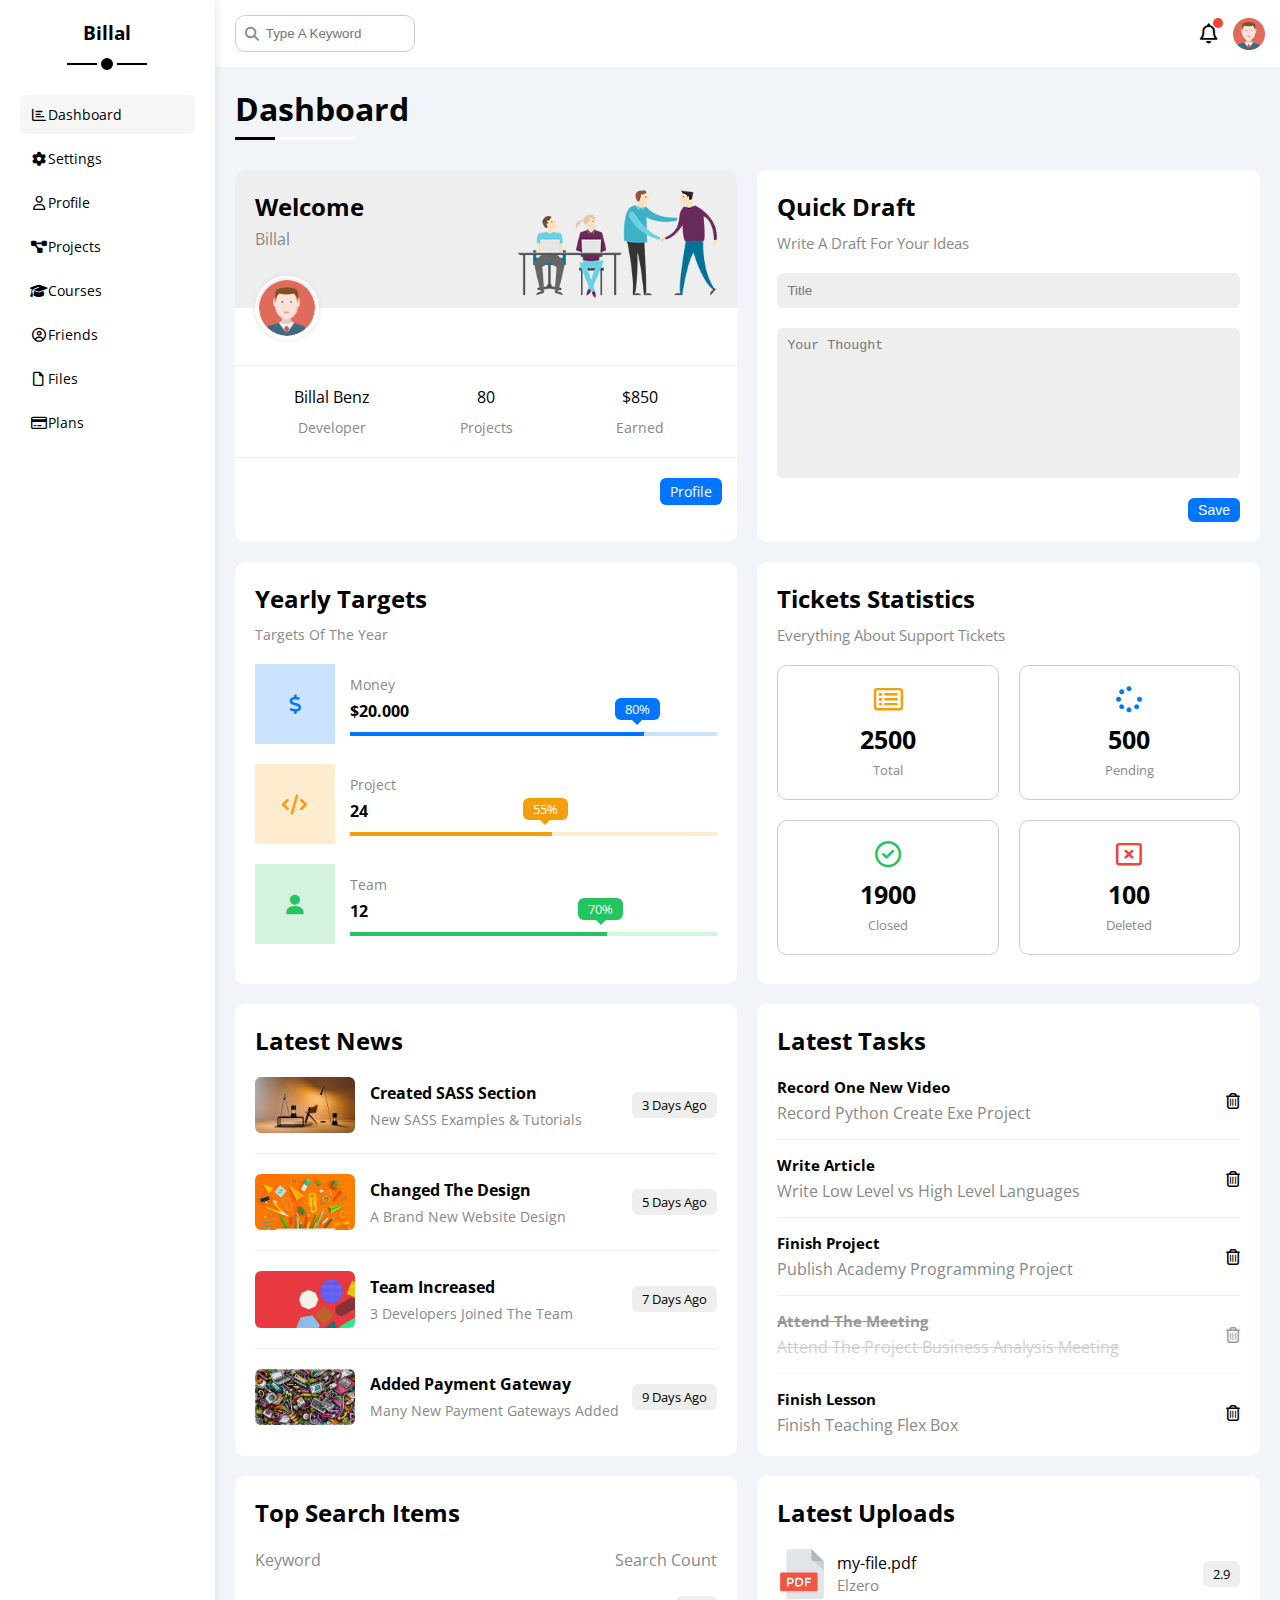
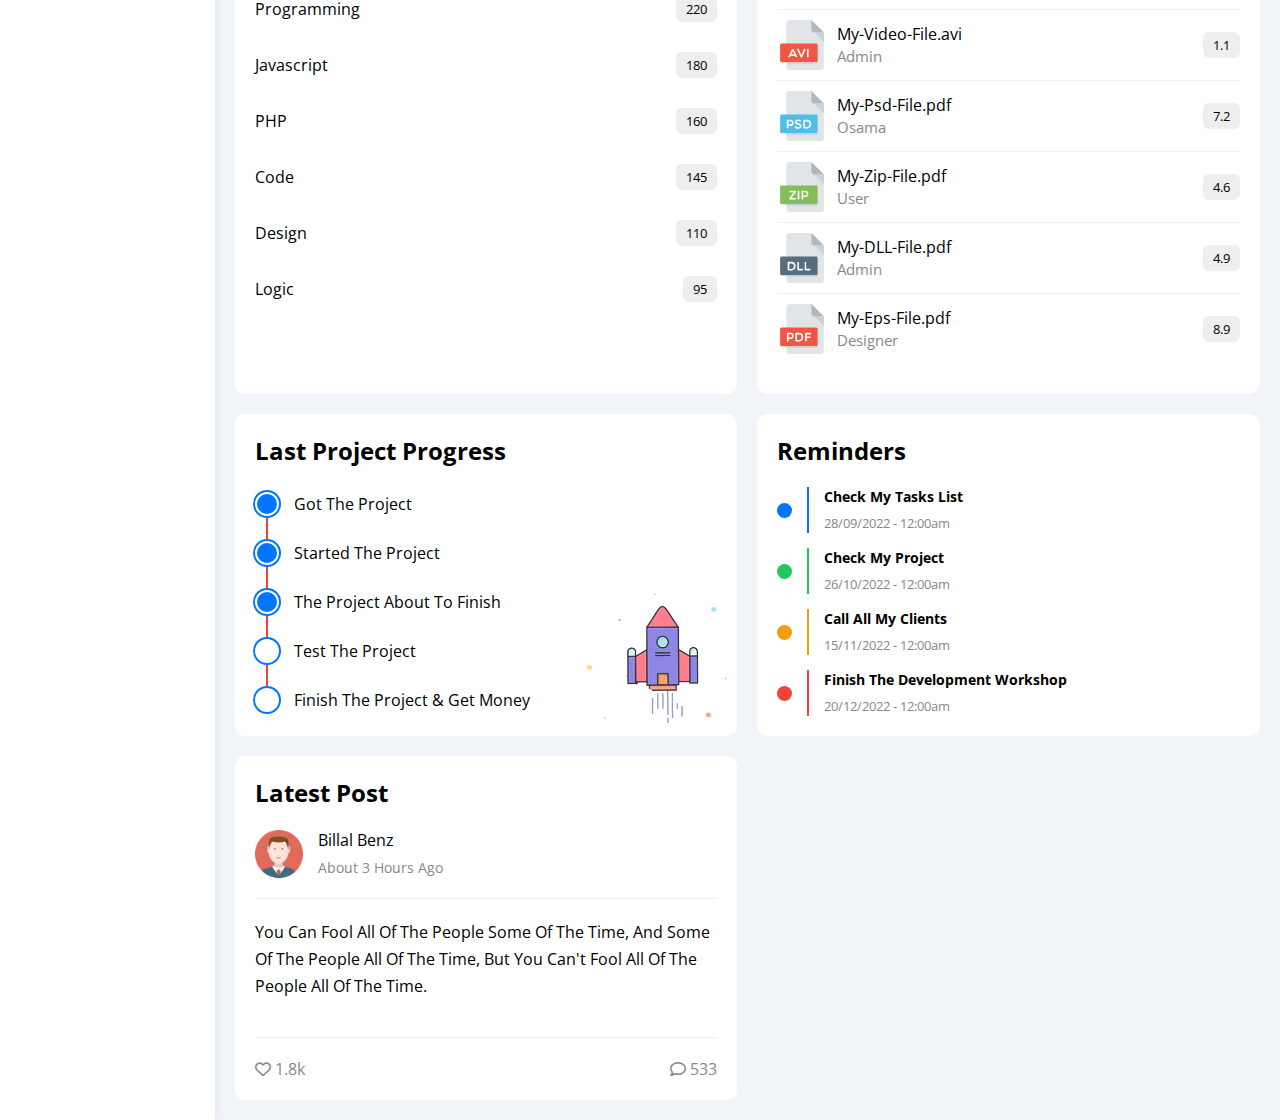
==== commit 2a131dcc: "Dashboard Page - Latest Post" ====
--- a/index.html
+++ b/index.html
@@ -477,13 +477,42 @@
               <li class="d-flex align-center mt-15">
                 <span class="key bg-red mr-15 d-block rad-half"></span>
                 <div class="pl-15 red">
-                  <p class="fs-14 fw-bold mt-0 mb-5">Finish The Development Workshop</p>
+                  <p class="fs-14 fw-bold mt-0 mb-5">
+                    Finish The Development Workshop
+                  </p>
                   <span class="fs-13 c-grey">20/12/2022 - 12:00am</span>
                 </div>
               </li>
             </ul>
           </div>
           <!-- End Reminders widget -->
+          <!-- Start Latest Post -->
+          <div class="latest-post p-20 bg-white rad-10 txt-c-mobile">
+            <h2 class="mt-0 mb-20">Latest Post</h2>
+            <div class="top d-flex align-center">
+              <img class="avatar mr-15" src="imgs/avatar.png" alt="imgage" />
+              <div class="info">
+                <span class="d-block mb-5">Billal Benz</span>
+                <span class="c-grey fs-14 m-0">About 3 Hours Ago</span>
+              </div>
+            </div>
+            <div class="post-content txt-c-mobile pt-20 pb-20 mt-20 mb-20">
+              You can fool all of the people some of the time, and some of the
+              people all of the time, but you can't fool all of the people all
+              of the time.
+            </div>
+            <div class="post-stats between-flex c-grey">
+              <div class="hearts">
+                <i class="fa-regular fa-heart"></i>
+                <span>1.8k</span>
+              </div>
+              <div class="comments">
+                <i class="fa-regular fa-comment"></i>
+                <span>533</span>
+              </div>
+            </div>
+          </div>
+          <!-- End Latest Post -->
         </div>
       </div>
     </div>
--- a/css/framework.css
+++ b/css/framework.css
@@ -50,6 +50,9 @@
 .pt-15 {
   padding-top: 15px;
 }
+.pt-20 {
+  padding-top: 20px;
+}
 .pb-10 {
   padding-bottom: 10px;
 }
--- a/css/master.css
+++ b/css/master.css
@@ -480,6 +480,44 @@
   border-left: 2px solid var(--red-color);
 }
 /* End Reminders widget */
+/* Start Latest Post */
+.latest-post .top .avatar {
+  width: 48px;
+  height: 48px;
+  transition: 0.3s;
+  -webkit-transition: 0.3s;
+  -moz-transition: 0.3s;
+  -ms-transition: 0.3s;
+  -o-transition: 0.3s;
+}
+.latest-post .top .avatar:hover {
+  width: 53px;
+  height: 53px;
+}
+.latest-post .post-content {
+  border-top: 1px solid #eee;
+  border-bottom: 1px solid #eee;
+  min-height: 140px;
+  line-height: 1.7;
+  text-transform: capitalize;
+}
+.latest-post .post-stats .hearts i {
+  transition: 0.3s;
+  -webkit-transition: 0.3s;
+  -moz-transition: 0.3s;
+  -ms-transition: 0.3s;
+  -o-transition: 0.3s;
+}
+.latest-post .post-stats .hearts i:hover {
+  cursor: pointer;
+  font-size: 24px;
+  color: var(--red-color);
+}
+.latest-post .post-stats .comments i:hover {
+  cursor: pointer;
+  color: var(--blue-color);
+}
+/* End Latest Post */
 /* Start Animation */
 @keyframes change-color {
   from {
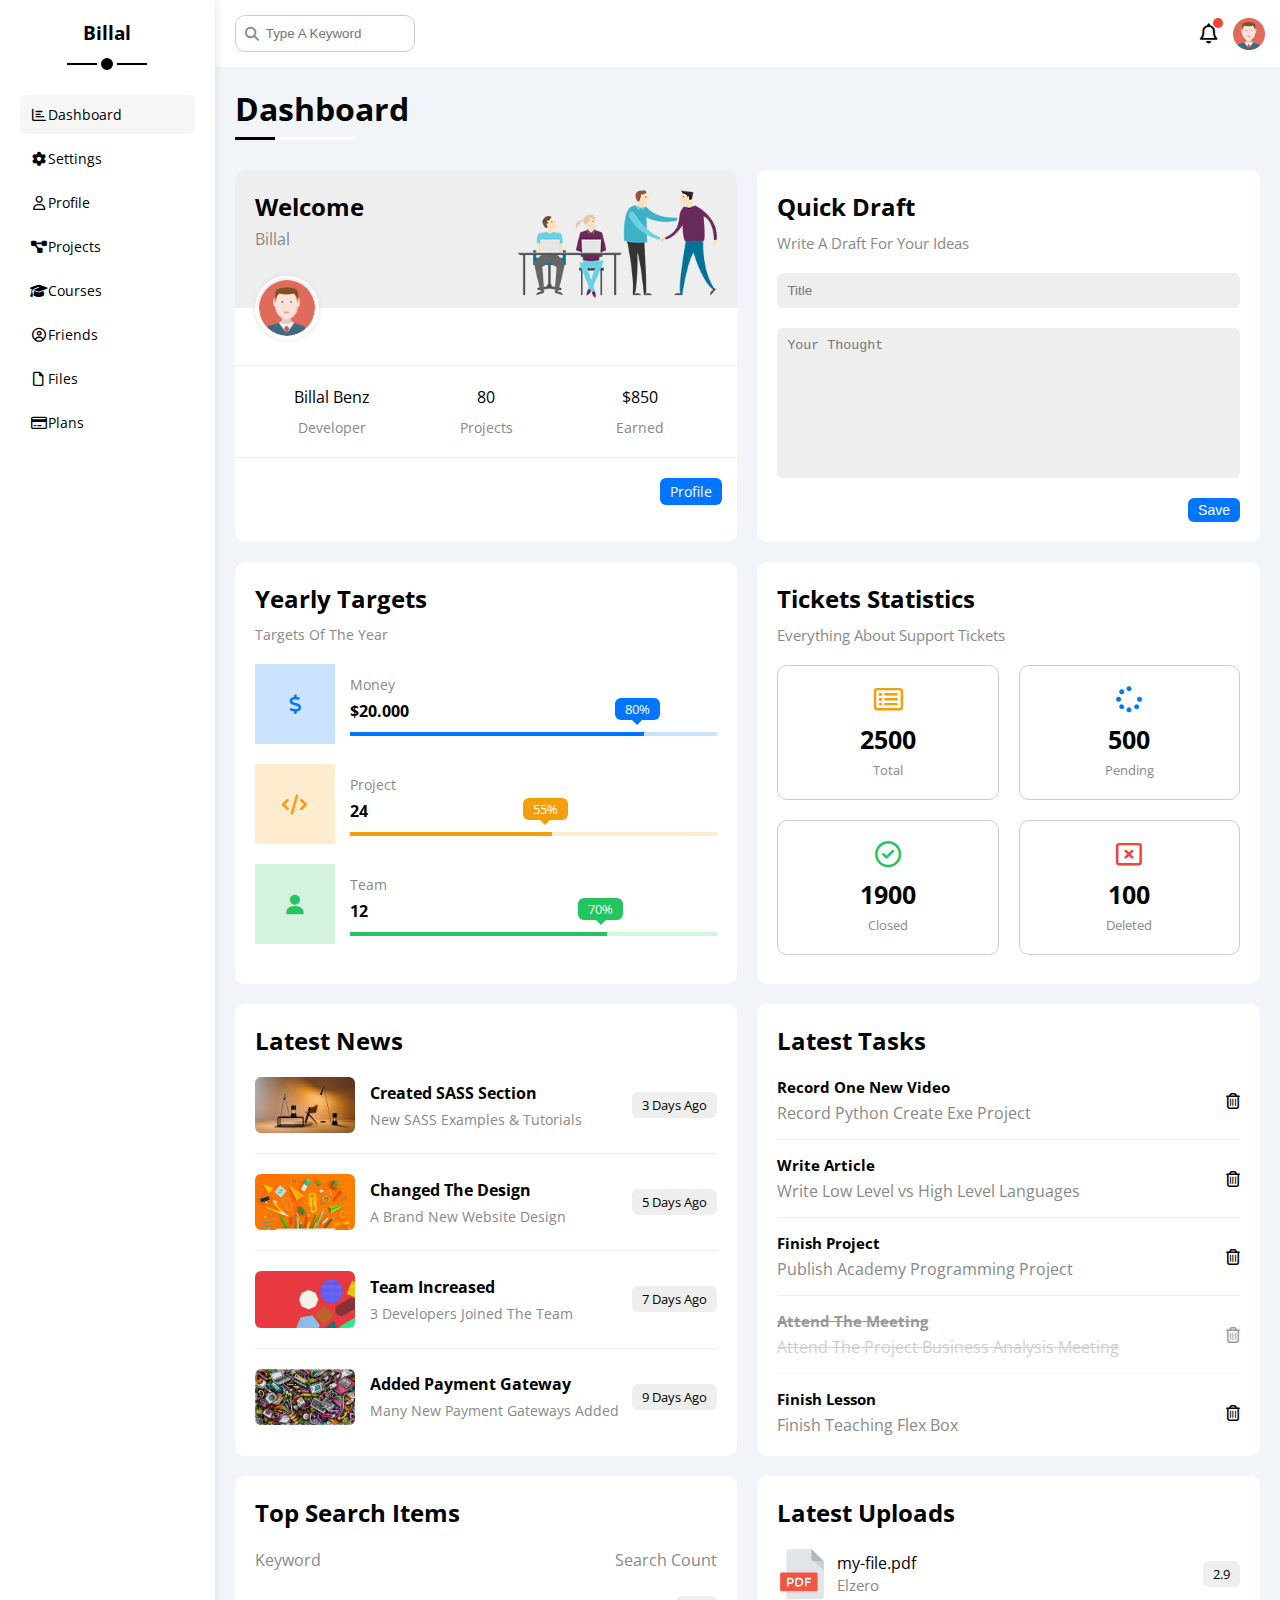
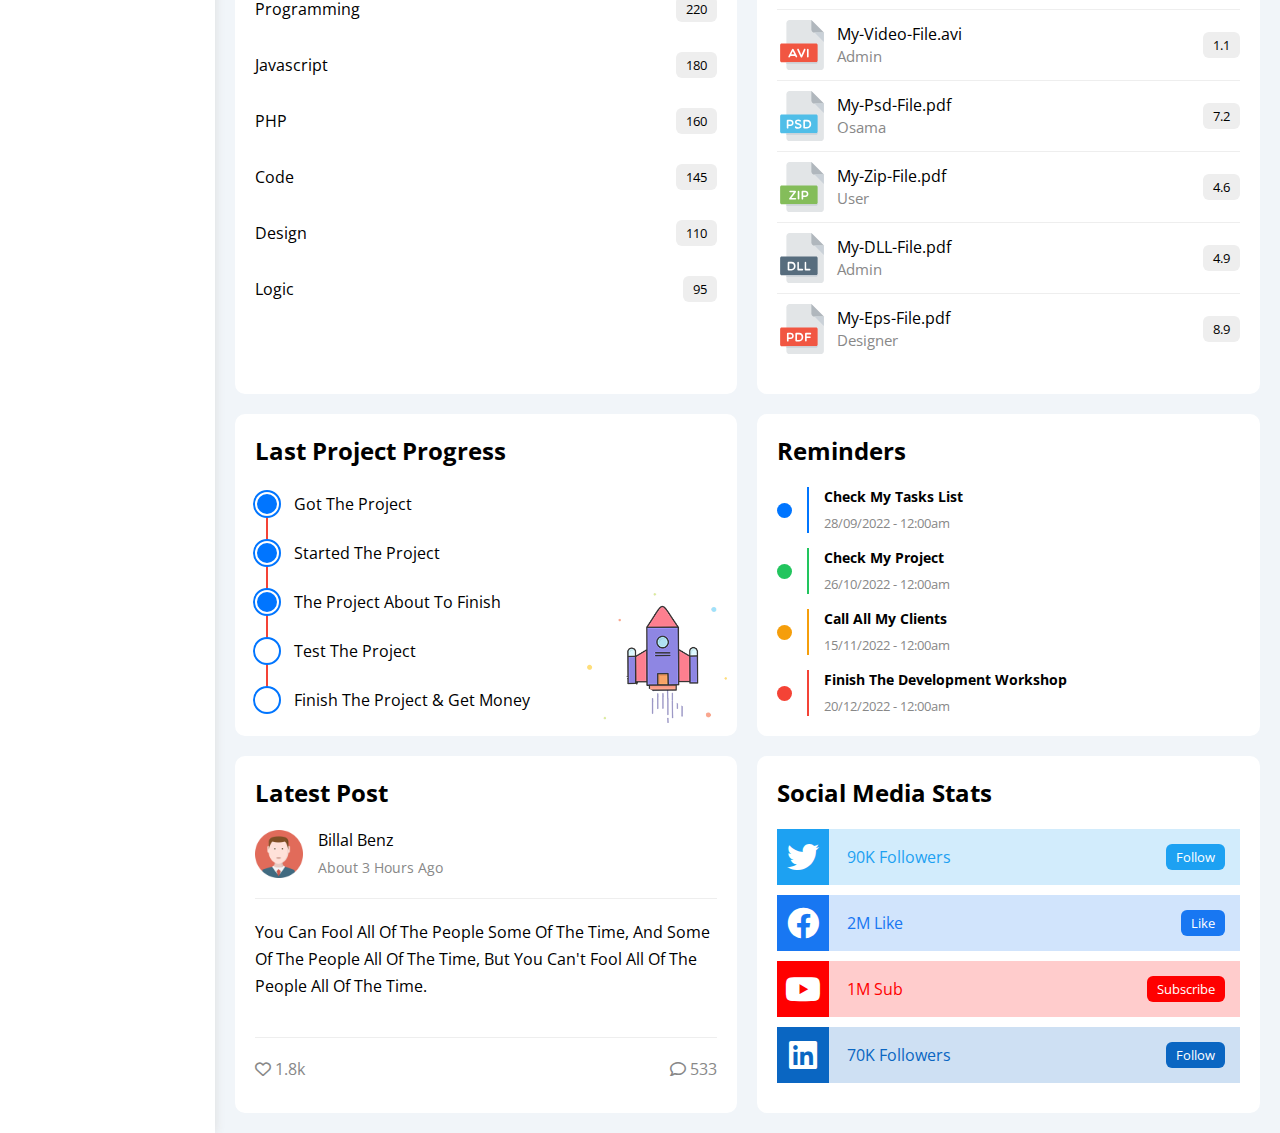
==== commit 1f7d5875: "Dashboard Page - Social Media" ====
--- a/index.html
+++ b/index.html
@@ -513,6 +513,31 @@
             </div>
           </div>
           <!-- End Latest Post -->
+          <!-- Start Social Media Stats Widget -->
+          <div class="social-media p-20 bg-white rad-10 p-relative txt-c-mobile">
+            <h2 class="mt-0 mb-20">Social Media Stats</h2>
+            <div class="box twitter p-15 p-relative mb-10 between-flex">
+              <i class="fa-brands fa-twitter fa-2x c-white h-full center-flex"></i>
+              <span>90K Followers</span>
+              <a class="fs-13 c-white btn-shape" href="#">Follow</a>
+            </div>
+            <div class="box facebook p-15 p-relative mb-10 between-flex">
+              <i class="fa-brands fa-facebook fa-2x c-white h-full center-flex"></i>
+              <span>2M Like</span>
+              <a class="fs-13 c-white btn-shape" href="#">Like</a>
+            </div>
+            <div class="box youtube p-15 p-relative mb-10 between-flex">
+              <i class="fa-brands fa-youtube fa-2x c-white h-full center-flex"></i>
+              <span>1M Sub</span>
+              <a class="fs-13 c-white btn-shape" href="#">Subscribe</a>
+            </div>
+            <div class="box linkedin p-15 p-relative mb-10 between-flex">
+              <i class="fa-brands fa-linkedin fa-2x c-white h-full center-flex"></i>
+              <span>70K Followers</span>
+              <a class="fs-13 c-white btn-shape" href="#">Follow</a>
+            </div>
+          </div>
+          <!-- End Social Media Stats Widget -->
         </div>
       </div>
     </div>
--- a/css/master.css
+++ b/css/master.css
@@ -518,6 +518,63 @@
   color: var(--blue-color);
 }
 /* End Latest Post */
+/* Start Social Media Stats Widget */
+.social-media .box {
+  padding-left: 70px;
+}
+.social-media .box i {
+  position: absolute;
+  left: 0;
+  top: 0;
+  width: 52px;
+  transition: 0.3s;
+  -webkit-transition: 0.3s;
+  -moz-transition: 0.3s;
+  -ms-transition: 0.3s;
+  -o-transition: 0.3s;
+}
+.social-media .box i:hover {
+  cursor: pointer;
+  transform: rotate(5deg);
+  -webkit-transform: rotate(5deg);
+  -moz-transform: rotate(5deg);
+  -ms-transform: rotate(5deg);
+  -o-transform: rotate(5deg);
+}
+.social-media .twitter {
+  background-color: rgb(29 161 242 / 20%);
+  color: #1da1f2;
+}
+.social-media .twitter i,
+.social-media .twitter a {
+  background-color: #1da1f2;
+}
+.social-media .facebook {
+  background-color: rgb(24 119 242 / 20%);
+  color: #1877f2;
+}
+.social-media .facebook i,
+.social-media .facebook a {
+  background-color: #1877f2;
+}
+
+.social-media .youtube {
+  background-color: rgb(255 0 0 / 20%);
+  color: #ff0000;
+}
+.social-media .youtube i,
+.social-media .youtube a {
+  background-color: #ff0000;
+}
+.social-media .linkedin {
+  background-color: rgb(10 102 194 / 20%);
+  color: #0a66c2;
+}
+.social-media .linkedin i,
+.social-media .linkedin a {
+  background-color: #0a66c2;
+}
+/* End Social Media Stats Widget */
 /* Start Animation */
 @keyframes change-color {
   from {
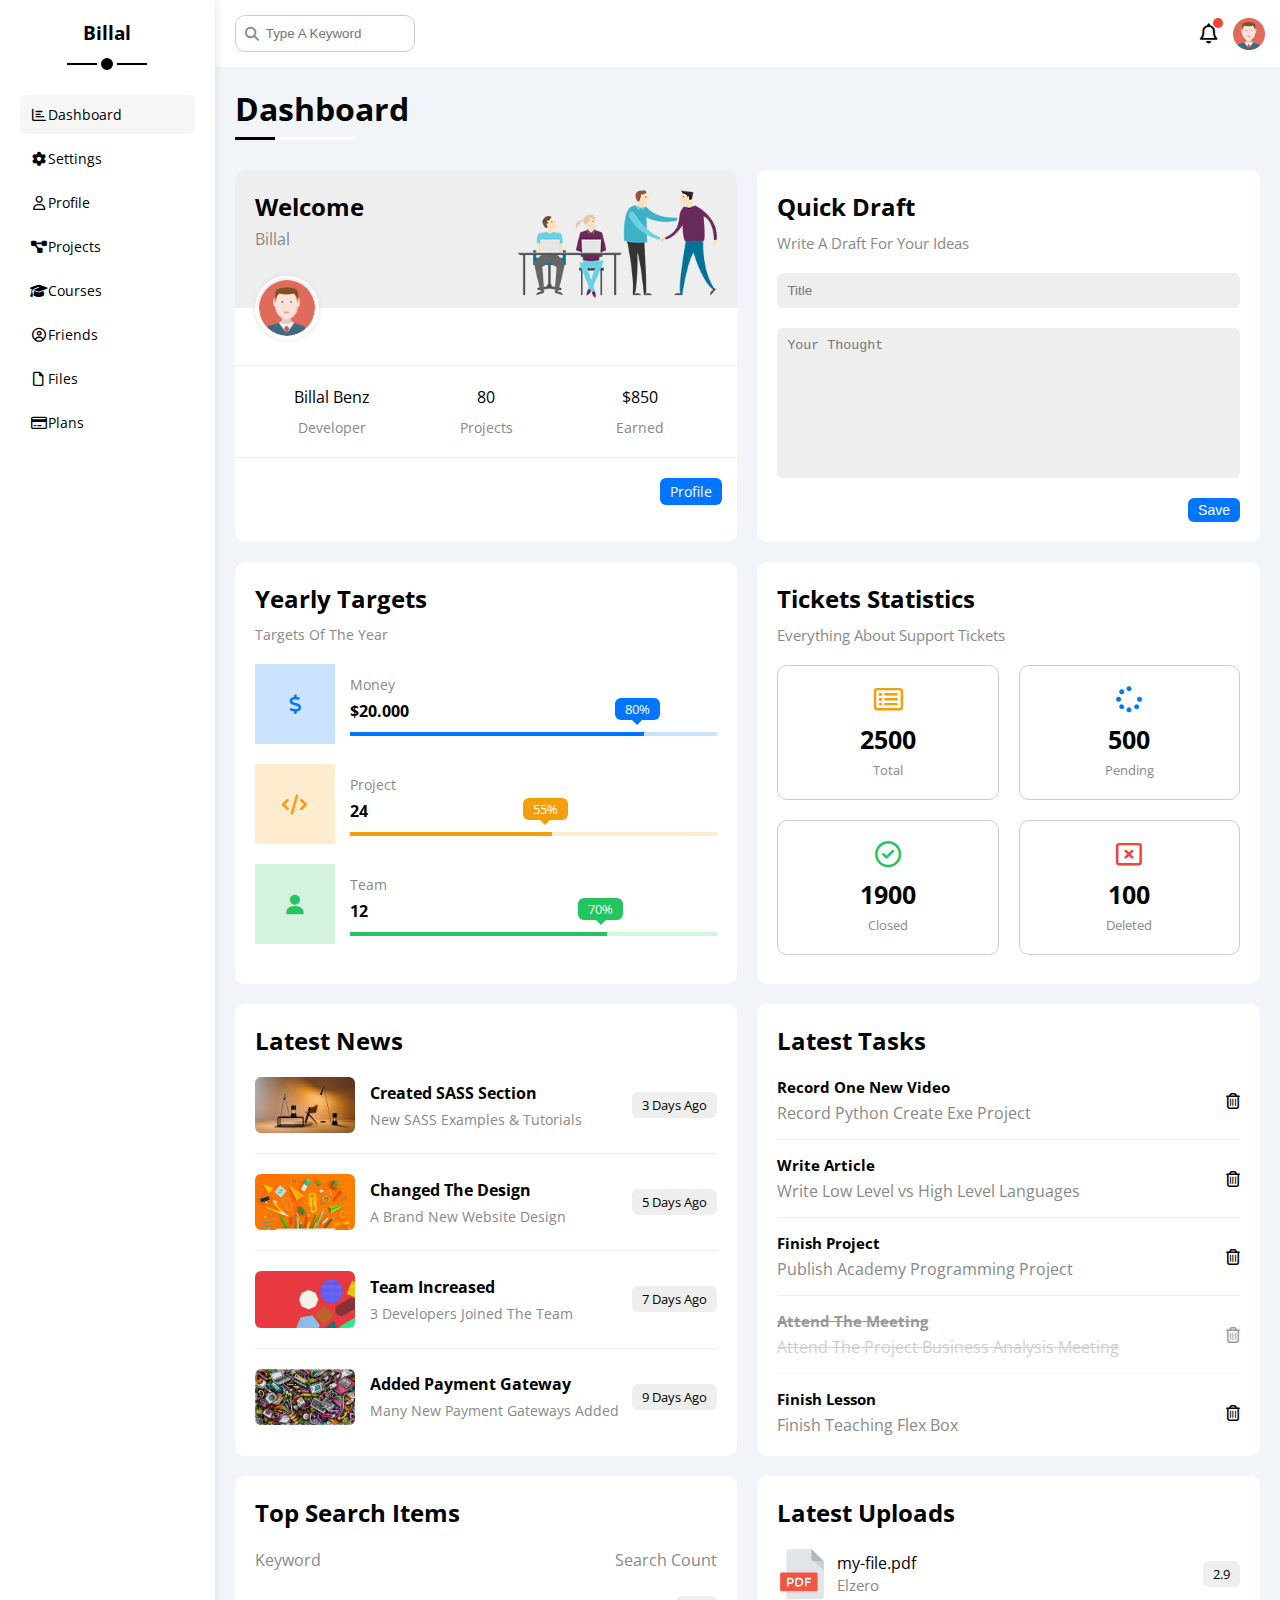
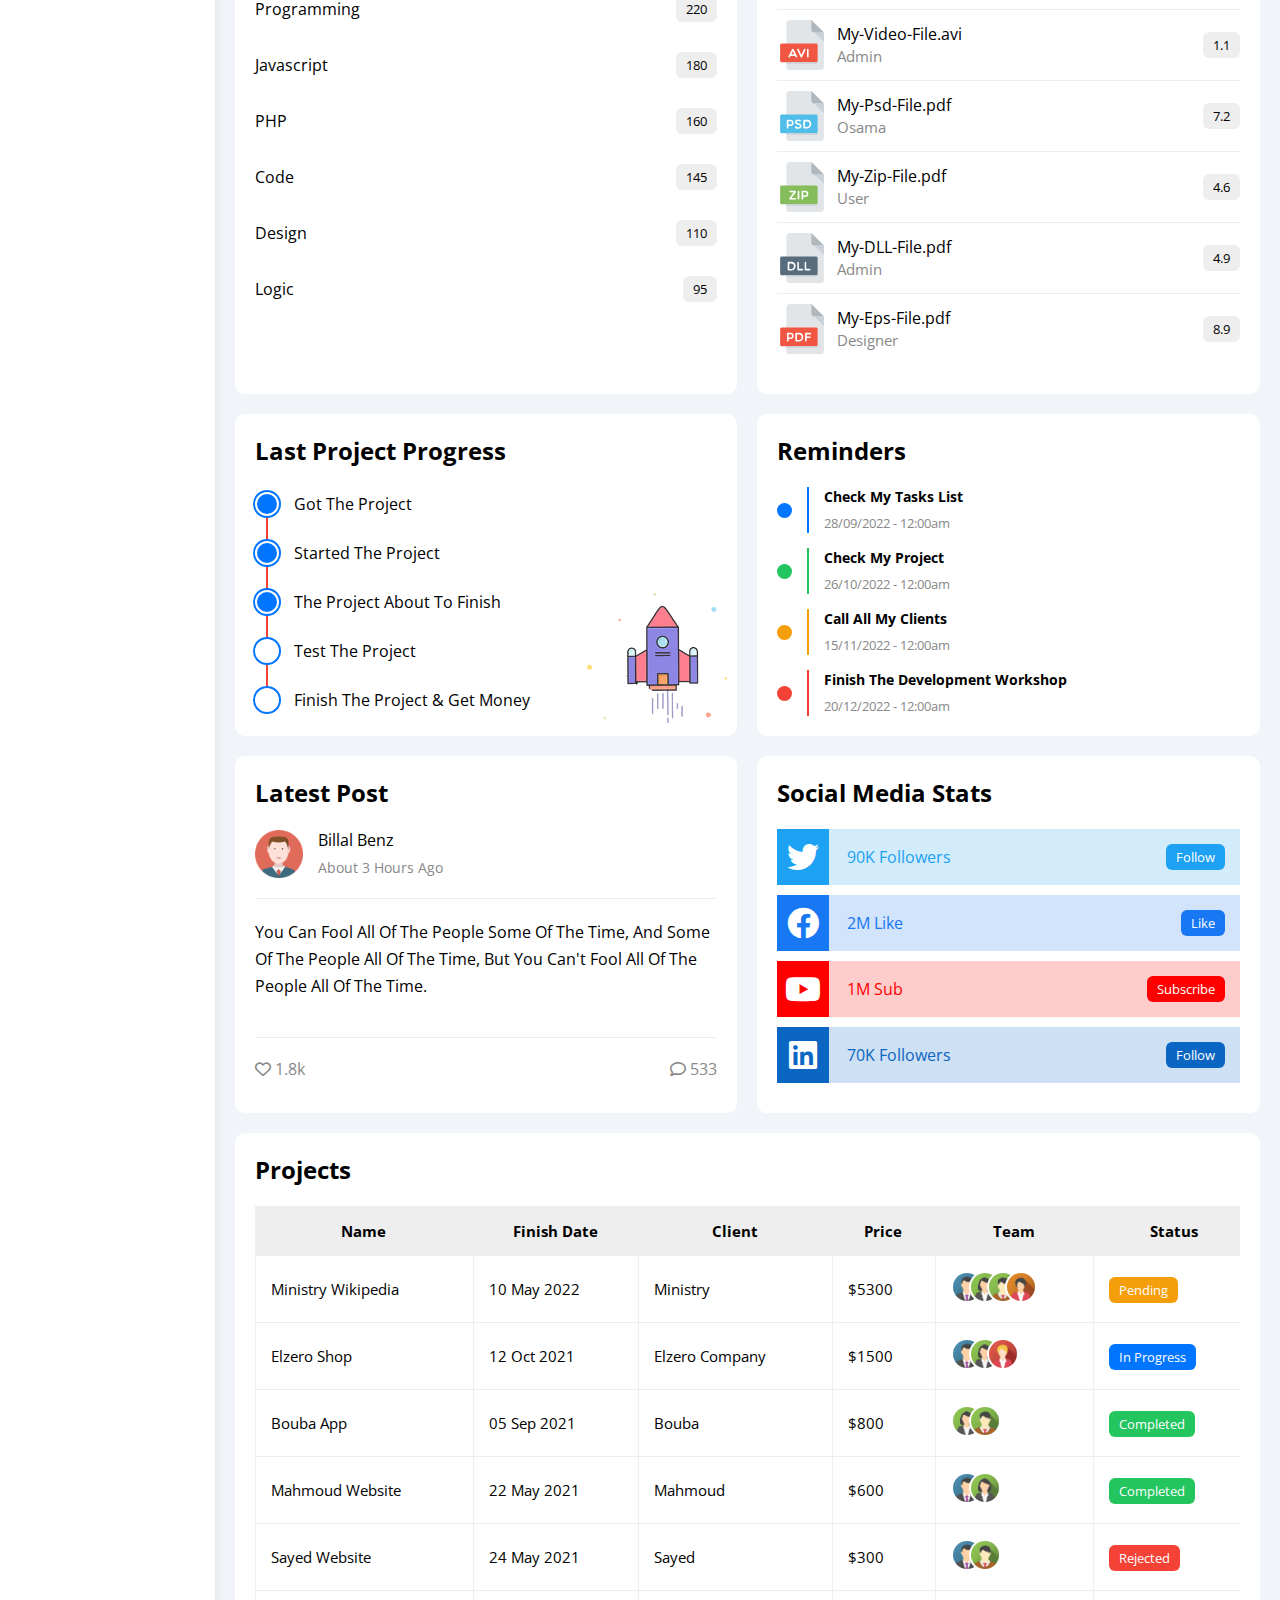
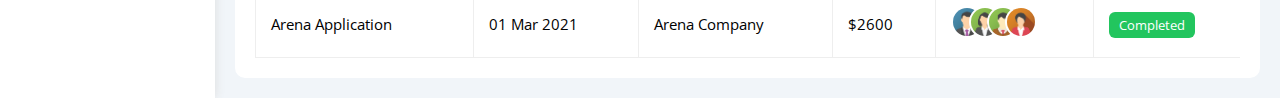
==== commit 85747fa7: "Dashboard Page - Projects Table" ====
--- a/index.html
+++ b/index.html
@@ -514,31 +514,155 @@
           </div>
           <!-- End Latest Post -->
           <!-- Start Social Media Stats Widget -->
-          <div class="social-media p-20 bg-white rad-10 p-relative txt-c-mobile">
+          <div
+            class="social-media p-20 bg-white rad-10 p-relative txt-c-mobile"
+          >
             <h2 class="mt-0 mb-20">Social Media Stats</h2>
             <div class="box twitter p-15 p-relative mb-10 between-flex">
-              <i class="fa-brands fa-twitter fa-2x c-white h-full center-flex"></i>
+              <i
+                class="fa-brands fa-twitter fa-2x c-white h-full center-flex"
+              ></i>
               <span>90K Followers</span>
               <a class="fs-13 c-white btn-shape" href="#">Follow</a>
             </div>
             <div class="box facebook p-15 p-relative mb-10 between-flex">
-              <i class="fa-brands fa-facebook fa-2x c-white h-full center-flex"></i>
+              <i
+                class="fa-brands fa-facebook fa-2x c-white h-full center-flex"
+              ></i>
               <span>2M Like</span>
               <a class="fs-13 c-white btn-shape" href="#">Like</a>
             </div>
             <div class="box youtube p-15 p-relative mb-10 between-flex">
-              <i class="fa-brands fa-youtube fa-2x c-white h-full center-flex"></i>
+              <i
+                class="fa-brands fa-youtube fa-2x c-white h-full center-flex"
+              ></i>
               <span>1M Sub</span>
               <a class="fs-13 c-white btn-shape" href="#">Subscribe</a>
             </div>
             <div class="box linkedin p-15 p-relative mb-10 between-flex">
-              <i class="fa-brands fa-linkedin fa-2x c-white h-full center-flex"></i>
+              <i
+                class="fa-brands fa-linkedin fa-2x c-white h-full center-flex"
+              ></i>
               <span>70K Followers</span>
               <a class="fs-13 c-white btn-shape" href="#">Follow</a>
             </div>
           </div>
           <!-- End Social Media Stats Widget -->
         </div>
+        <!-- Start Projects Table -->
+        <div class="projects p-20 bg-white rad-10 m-20">
+          <h2 class="mt-0 mb-20">Projects</h2>
+          <div class="responsive-table">
+            <table class="fs-15 w-full">
+              <thead>
+                <tr class="bg-eee">
+                  <th>Name</th>
+                  <th>Finish Date</th>
+                  <th>Client</th>
+                  <th>Price</th>
+                  <th>Team</th>
+                  <th>Status</th>
+                </tr>
+              </thead>
+              <tbody>
+                <tr>
+                  <td>Ministry Wikipedia</td>
+                  <td>10 May 2022</td>
+                  <td>Ministry</td>
+                  <td>$5300</td>
+                  <td>
+                    <img src="imgs/team-01.png" alt="photo" />
+                    <img src="imgs/team-02.png" alt="photo" />
+                    <img src="imgs/team-03.png" alt="photo" />
+                    <img src="imgs/team-04.png" alt="photo" />
+                  </td>
+                  <td>
+                    <span class="label bg-orange c-white btn-shape"
+                      >Pending</span
+                    >
+                  </td>
+                </tr>
+                <tr>
+                  <td>Elzero Shop</td>
+                  <td>12 Oct 2021</td>
+                  <td>Elzero Company</td>
+                  <td>$1500</td>
+                  <td>
+                    <img src="imgs/team-01.png" alt="photo" />
+                    <img src="imgs/team-02.png" alt="photo" />
+                    <img src="imgs/team-05.png" alt="photo" />
+                  </td>
+                  <td>
+                    <span class="label bg-blue c-white btn-shape"
+                      >In Progress</span
+                    >
+                  </td>
+                </tr>
+                <tr>
+                  <td>Bouba App</td>
+                  <td>05 Sep 2021</td>
+                  <td>Bouba</td>
+                  <td>$800</td>
+                  <td>
+                    <img src="imgs/team-02.png" alt="" />
+                    <img src="imgs/team-03.png" alt="" />
+                  </td>
+                  <td>
+                    <span class="label btn-shape bg-green c-white"
+                      >Completed</span
+                    >
+                  </td>
+                </tr>
+                <tr>
+                  <td>Mahmoud Website</td>
+                  <td>22 May 2021</td>
+                  <td>Mahmoud</td>
+                  <td>$600</td>
+                  <td>
+                    <img src="imgs/team-01.png" alt="" />
+                    <img src="imgs/team-02.png" alt="" />
+                  </td>
+                  <td>
+                    <span class="label btn-shape bg-green c-white"
+                      >Completed</span
+                    >
+                  </td>
+                </tr>
+                <tr>
+                  <td>Sayed Website</td>
+                  <td>24 May 2021</td>
+                  <td>Sayed</td>
+                  <td>$300</td>
+                  <td>
+                    <img src="imgs/team-01.png" alt="" />
+                    <img src="imgs/team-03.png" alt="" />
+                  </td>
+                  <td>
+                    <span class="label btn-shape bg-red c-white">Rejected</span>
+                  </td>
+                </tr>
+                <tr>
+                  <td>Arena Application</td>
+                  <td>01 Mar 2021</td>
+                  <td>Arena Company</td>
+                  <td>$2600</td>
+                  <td>
+                    <img src="imgs/team-01.png" alt="" />
+                    <img src="imgs/team-02.png" alt="" />
+                    <img src="imgs/team-03.png" alt="" />
+                    <img src="imgs/team-04.png" alt="" />
+                  </td>
+                  <td>
+                    <span class="label btn-shape bg-green c-white"
+                      >Completed</span
+                    >
+                  </td>
+                </tr>
+              </tbody>
+            </table>
+          </div>
+        </div>
+        <!-- End Projects Table -->
       </div>
     </div>
   </body>
--- a/css/master.css
+++ b/css/master.css
@@ -575,6 +575,53 @@
   background-color: #0a66c2;
 }
 /* End Social Media Stats Widget */
+/* Start Projects Table */
+.projects .responsive-table {
+  overflow-x: auto;
+}
+.projects table {
+  min-width: 1000px;
+  border-spacing: 0;
+}
+.projects table td,
+.projects table th {
+  padding: 15px;
+}
+.projects tbody td {
+  border-bottom: 1px solid #eee;
+  border-left: 1px solid #eee;
+}
+.projects tbody td:last-child {
+  border-right: 1px solid #eee;
+}
+.projects tbody tr {
+  transition: 0.3s;
+  -webkit-transition: 0.3s;
+  -moz-transition: 0.3s;
+  -ms-transition: 0.3s;
+  -o-transition: 0.3s;
+}
+.projects tbody tr:hover {
+  background-color: #faf7f7;
+}
+.projects table img {
+  background-color: white;
+  width: 32px;
+  height: 32px;
+  padding: 2px;
+  border-radius: 50%;
+  -webkit-border-radius: 50%;
+  -moz-border-radius: 50%;
+  -ms-border-radius: 50%;
+  -o-border-radius: 50%;
+}
+.projects table img:not(:first-child) {
+  margin-left: -18px;
+}
+.projects table .label {
+  font-size: 13px;
+}
+/* End Projects Table */
 /* Start Animation */
 @keyframes change-color {
   from {
